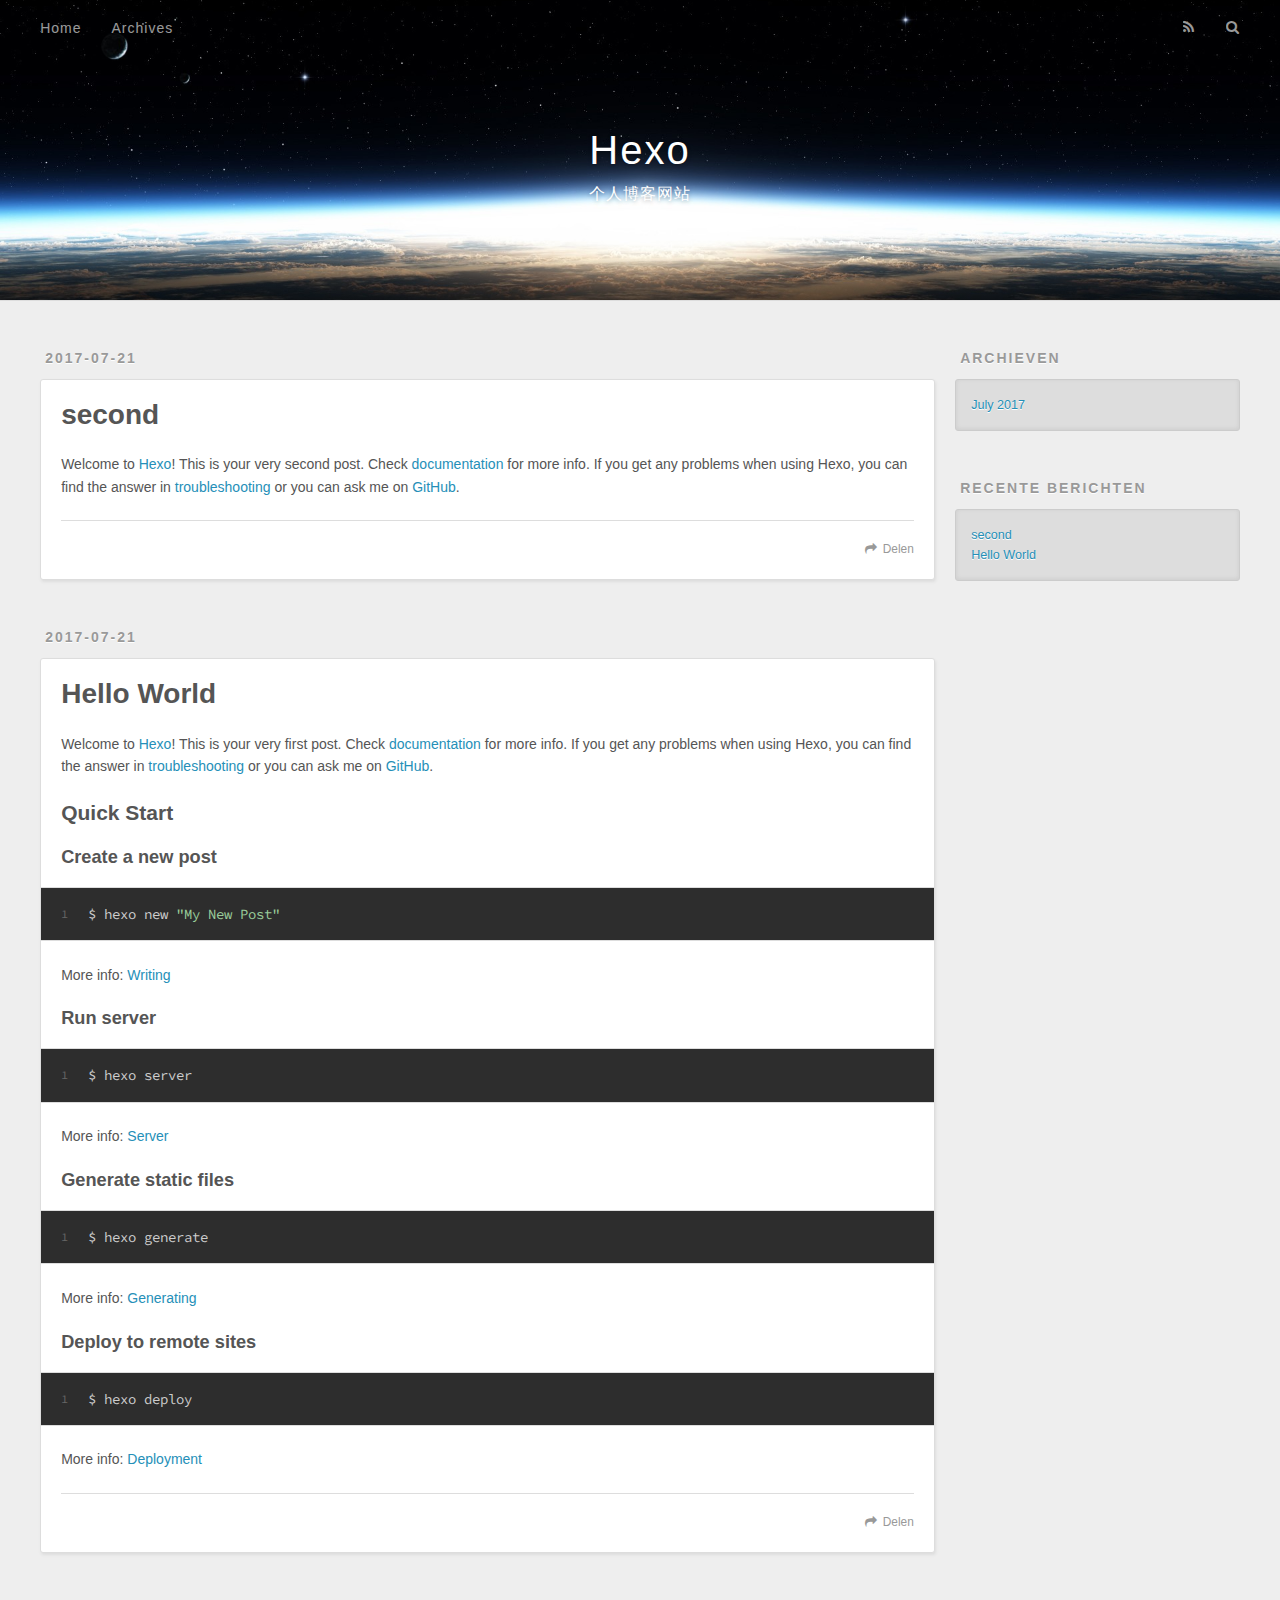
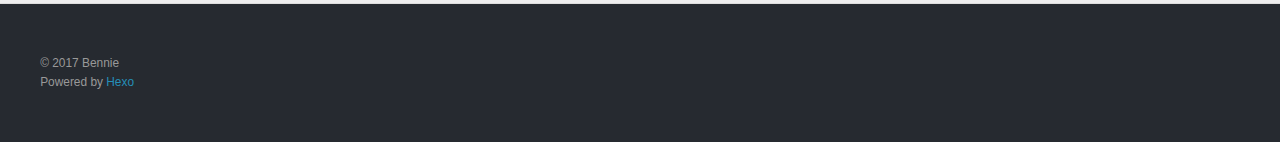
==== index.html @ 655c7ce4 "Site updated: 2017-07-21 17:22:35" ====
<!DOCTYPE html>
<html>
<head>
  <meta charset="utf-8">
  
  <title>Hexo</title>
  <meta name="viewport" content="width=device-width, initial-scale=1, maximum-scale=1">
  <meta name="description" content="web">
<meta property="og:type" content="website">
<meta property="og:title" content="Hexo">
<meta property="og:url" content="http://yoursite.com/index.html">
<meta property="og:site_name" content="Hexo">
<meta property="og:description" content="web">
<meta property="og:locale" content="en">
<meta name="twitter:card" content="summary">
<meta name="twitter:title" content="Hexo">
<meta name="twitter:description" content="web">
  
    <link rel="alternate" href="/atom.xml" title="Hexo" type="application/atom+xml">
  
  
    <link rel="icon" href="/favicon.png">
  
  
    <link href="//fonts.googleapis.com/css?family=Source+Code+Pro" rel="stylesheet" type="text/css">
  
  <link rel="stylesheet" href="/css/style.css">
  

</head>

<body>
  <div id="container">
    <div id="wrap">
      <header id="header">
  <div id="banner"></div>
  <div id="header-outer" class="outer">
    <div id="header-title" class="inner">
      <h1 id="logo-wrap">
        <a href="/" id="logo">Hexo</a>
      </h1>
      
        <h2 id="subtitle-wrap">
          <a href="/" id="subtitle">个人博客网站</a>
        </h2>
      
    </div>
    <div id="header-inner" class="inner">
      <nav id="main-nav">
        <a id="main-nav-toggle" class="nav-icon"></a>
        
          <a class="main-nav-link" href="/">Home</a>
        
          <a class="main-nav-link" href="/archives">Archives</a>
        
      </nav>
      <nav id="sub-nav">
        
          <a id="nav-rss-link" class="nav-icon" href="/atom.xml" title="RSS Feed"></a>
        
        <a id="nav-search-btn" class="nav-icon" title="Zoeken"></a>
      </nav>
      <div id="search-form-wrap">
        <form action="//google.com/search" method="get" accept-charset="UTF-8" class="search-form"><input type="search" name="q" class="search-form-input" placeholder="Search"><button type="submit" class="search-form-submit">&#xF002;</button><input type="hidden" name="sitesearch" value="http://yoursite.com"></form>
      </div>
    </div>
  </div>
</header>
      <div class="outer">
        <section id="main">
  
    <article id="post-second" class="article article-type-post" itemscope itemprop="blogPost">
  <div class="article-meta">
    <a href="/2017/07/21/second/" class="article-date">
  <time datetime="2017-07-21T09:17:13.000Z" itemprop="datePublished">2017-07-21</time>
</a>
    
  </div>
  <div class="article-inner">
    
    
      <header class="article-header">
        
  
    <h1 itemprop="name">
      <a class="article-title" href="/2017/07/21/second/">second</a>
    </h1>
  

      </header>
    
    <div class="article-entry" itemprop="articleBody">
      
        <p>Welcome to <a href="https://hexo.io/" target="_blank" rel="external">Hexo</a>! This is your very second post. Check <a href="https://hexo.io/docs/" target="_blank" rel="external">documentation</a> for more info. If you get any problems when using Hexo, you can find the answer in <a href="https://hexo.io/docs/troubleshooting.html" target="_blank" rel="external">troubleshooting</a> or you can ask me on <a href="https://github.com/hexojs/hexo/issues" target="_blank" rel="external">GitHub</a>.</p>

      
    </div>
    <footer class="article-footer">
      <a data-url="http://yoursite.com/2017/07/21/second/" data-id="cj5dnnlsq00007l8zbr5bnpod" class="article-share-link">Delen</a>
      
      
    </footer>
  </div>
  
</article>


  
    <article id="post-hello-world" class="article article-type-post" itemscope itemprop="blogPost">
  <div class="article-meta">
    <a href="/2017/07/21/hello-world/" class="article-date">
  <time datetime="2017-07-21T08:59:50.000Z" itemprop="datePublished">2017-07-21</time>
</a>
    
  </div>
  <div class="article-inner">
    
    
      <header class="article-header">
        
  
    <h1 itemprop="name">
      <a class="article-title" href="/2017/07/21/hello-world/">Hello World</a>
    </h1>
  

      </header>
    
    <div class="article-entry" itemprop="articleBody">
      
        <p>Welcome to <a href="https://hexo.io/" target="_blank" rel="external">Hexo</a>! This is your very first post. Check <a href="https://hexo.io/docs/" target="_blank" rel="external">documentation</a> for more info. If you get any problems when using Hexo, you can find the answer in <a href="https://hexo.io/docs/troubleshooting.html" target="_blank" rel="external">troubleshooting</a> or you can ask me on <a href="https://github.com/hexojs/hexo/issues" target="_blank" rel="external">GitHub</a>.</p>
<h2 id="Quick-Start"><a href="#Quick-Start" class="headerlink" title="Quick Start"></a>Quick Start</h2><h3 id="Create-a-new-post"><a href="#Create-a-new-post" class="headerlink" title="Create a new post"></a>Create a new post</h3><figure class="highlight bash"><table><tr><td class="gutter"><pre><div class="line">1</div></pre></td><td class="code"><pre><div class="line">$ hexo new <span class="string">"My New Post"</span></div></pre></td></tr></table></figure>
<p>More info: <a href="https://hexo.io/docs/writing.html" target="_blank" rel="external">Writing</a></p>
<h3 id="Run-server"><a href="#Run-server" class="headerlink" title="Run server"></a>Run server</h3><figure class="highlight bash"><table><tr><td class="gutter"><pre><div class="line">1</div></pre></td><td class="code"><pre><div class="line">$ hexo server</div></pre></td></tr></table></figure>
<p>More info: <a href="https://hexo.io/docs/server.html" target="_blank" rel="external">Server</a></p>
<h3 id="Generate-static-files"><a href="#Generate-static-files" class="headerlink" title="Generate static files"></a>Generate static files</h3><figure class="highlight bash"><table><tr><td class="gutter"><pre><div class="line">1</div></pre></td><td class="code"><pre><div class="line">$ hexo generate</div></pre></td></tr></table></figure>
<p>More info: <a href="https://hexo.io/docs/generating.html" target="_blank" rel="external">Generating</a></p>
<h3 id="Deploy-to-remote-sites"><a href="#Deploy-to-remote-sites" class="headerlink" title="Deploy to remote sites"></a>Deploy to remote sites</h3><figure class="highlight bash"><table><tr><td class="gutter"><pre><div class="line">1</div></pre></td><td class="code"><pre><div class="line">$ hexo deploy</div></pre></td></tr></table></figure>
<p>More info: <a href="https://hexo.io/docs/deployment.html" target="_blank" rel="external">Deployment</a></p>

      
    </div>
    <footer class="article-footer">
      <a data-url="http://yoursite.com/2017/07/21/hello-world/" data-id="cj5dnm33300007i8zxzucohza" class="article-share-link">Delen</a>
      
      
    </footer>
  </div>
  
</article>


  

</section>
        
          <aside id="sidebar">
  
    

  
    

  
    
  
    
  <div class="widget-wrap">
    <h3 class="widget-title">Archieven</h3>
    <div class="widget">
      <ul class="archive-list"><li class="archive-list-item"><a class="archive-list-link" href="/archives/2017/07/">July 2017</a></li></ul>
    </div>
  </div>


  
    
  <div class="widget-wrap">
    <h3 class="widget-title">Recente berichten</h3>
    <div class="widget">
      <ul>
        
          <li>
            <a href="/2017/07/21/second/">second</a>
          </li>
        
          <li>
            <a href="/2017/07/21/hello-world/">Hello World</a>
          </li>
        
      </ul>
    </div>
  </div>

  
</aside>
        
      </div>
      <footer id="footer">
  
  <div class="outer">
    <div id="footer-info" class="inner">
      &copy; 2017 Bennie<br>
      Powered by <a href="http://hexo.io/" target="_blank">Hexo</a>
    </div>
  </div>
</footer>
    </div>
    <nav id="mobile-nav">
  
    <a href="/" class="mobile-nav-link">Home</a>
  
    <a href="/archives" class="mobile-nav-link">Archives</a>
  
</nav>
    

<script src="//ajax.googleapis.com/ajax/libs/jquery/2.0.3/jquery.min.js"></script>


  <link rel="stylesheet" href="/fancybox/jquery.fancybox.css">
  <script src="/fancybox/jquery.fancybox.pack.js"></script>


<script src="/js/script.js"></script>

  </div>
</body>
</html>
---- css/style.css ----
body {
  width: 100%;
}
body:before,
body:after {
  content: "";
  display: table;
}
body:after {
  clear: both;
}
html,
body,
div,
span,
applet,
object,
iframe,
h1,
h2,
h3,
h4,
h5,
h6,
p,
blockquote,
pre,
a,
abbr,
acronym,
address,
big,
cite,
code,
del,
dfn,
em,
img,
ins,
kbd,
q,
s,
samp,
small,
strike,
strong,
sub,
sup,
tt,
var,
dl,
dt,
dd,
ol,
ul,
li,
fieldset,
form,
label,
legend,
table,
caption,
tbody,
tfoot,
thead,
tr,
th,
td {
  margin: 0;
  padding: 0;
  border: 0;
  outline: 0;
  font-weight: inherit;
  font-style: inherit;
  font-family: inherit;
  font-size: 100%;
  vertical-align: baseline;
}
body {
  line-height: 1;
  color: #000;
  background: #fff;
}
ol,
ul {
  list-style: none;
}
table {
  border-collapse: separate;
  border-spacing: 0;
  vertical-align: middle;
}
caption,
th,
td {
  text-align: left;
  font-weight: normal;
  vertical-align: middle;
}
a img {
  border: none;
}
input,
button {
  margin: 0;
  padding: 0;
}
input::-moz-focus-inner,
button::-moz-focus-inner {
  border: 0;
  padding: 0;
}
@font-face {
  font-family: FontAwesome;
  font-style: normal;
  font-weight: normal;
  src: url("fonts/fontawesome-webfont.eot?v=#4.0.3");
  src: url("fonts/fontawesome-webfont.eot?#iefix&v=#4.0.3") format("embedded-opentype"), url("fonts/fontawesome-webfont.woff?v=#4.0.3") format("woff"), url("fonts/fontawesome-webfont.ttf?v=#4.0.3") format("truetype"), url("fonts/fontawesome-webfont.svg#fontawesomeregular?v=#4.0.3") format("svg");
}
html,
body,
#container {
  height: 100%;
}
body {
  background: #eee;
  font: 14px "Helvetica Neue", Helvetica, Arial, sans-serif;
  -webkit-text-size-adjust: 100%;
}
.outer {
  max-width: 1220px;
  margin: 0 auto;
  padding: 0 20px;
}
.outer:before,
.outer:after {
  content: "";
  display: table;
}
.outer:after {
  clear: both;
}
.inner {
  display: inline;
  float: left;
  width: 98.33333333333333%;
  margin: 0 0.833333333333333%;
}
.left,
.alignleft {
  float: left;
}
.right,
.alignright {
  float: right;
}
.clear {
  clear: both;
}
#container {
  position: relative;
}
.mobile-nav-on {
  overflow: hidden;
}
#wrap {
  height: 100%;
  width: 100%;
  position: absolute;
  top: 0;
  left: 0;
  -webkit-transition: 0.2s ease-out;
  -moz-transition: 0.2s ease-out;
  -ms-transition: 0.2s ease-out;
  transition: 0.2s ease-out;
  z-index: 1;
  background: #eee;
}
.mobile-nav-on #wrap {
  left: 280px;
}
@media screen and (min-width: 768px) {
  #main {
    display: inline;
    float: left;
    width: 73.33333333333333%;
    margin: 0 0.833333333333333%;
  }
}
.article-date,
.article-category-link,
.archive-year,
.widget-title {
  text-decoration: none;
  text-transform: uppercase;
  letter-spacing: 2px;
  color: #999;
  margin-bottom: 1em;
  margin-left: 5px;
  line-height: 1em;
  text-shadow: 0 1px #fff;
  font-weight: bold;
}
.article-inner,
.archive-article-inner {
  background: #fff;
  -webkit-box-shadow: 1px 2px 3px #ddd;
  box-shadow: 1px 2px 3px #ddd;
  border: 1px solid #ddd;
  border-radius: 3px;
}
.article-entry h1,
.widget h1 {
  font-size: 2em;
}
.article-entry h2,
.widget h2 {
  font-size: 1.5em;
}
.article-entry h3,
.widget h3 {
  font-size: 1.3em;
}
.article-entry h4,
.widget h4 {
  font-size: 1.2em;
}
.article-entry h5,
.widget h5 {
  font-size: 1em;
}
.article-entry h6,
.widget h6 {
  font-size: 1em;
  color: #999;
}
.article-entry hr,
.widget hr {
  border: 1px dashed #ddd;
}
.article-entry strong,
.widget strong {
  font-weight: bold;
}
.article-entry em,
.widget em,
.article-entry cite,
.widget cite {
  font-style: italic;
}
.article-entry sup,
.widget sup,
.article-entry sub,
.widget sub {
  font-size: 0.75em;
  line-height: 0;
  position: relative;
  vertical-align: baseline;
}
.article-entry sup,
.widget sup {
  top: -0.5em;
}
.article-entry sub,
.widget sub {
  bottom: -0.2em;
}
.article-entry small,
.widget small {
  font-size: 0.85em;
}
.article-entry acronym,
.widget acronym,
.article-entry abbr,
.widget abbr {
  border-bottom: 1px dotted;
}
.article-entry ul,
.widget ul,
.article-entry ol,
.widget ol,
.article-entry dl,
.widget dl {
  margin: 0 20px;
  line-height: 1.6em;
}
.article-entry ul ul,
.widget ul ul,
.article-entry ol ul,
.widget ol ul,
.article-entry ul ol,
.widget ul ol,
.article-entry ol ol,
.widget ol ol {
  margin-top: 0;
  margin-bottom: 0;
}
.article-entry ul,
.widget ul {
  list-style: disc;
}
.article-entry ol,
.widget ol {
  list-style: decimal;
}
.article-entry dt,
.widget dt {
  font-weight: bold;
}
#header {
  height: 300px;
  position: relative;
  border-bottom: 1px solid #ddd;
}
#header:before,
#header:after {
  content: "";
  position: absolute;
  left: 0;
  right: 0;
  height: 40px;
}
#header:before {
  top: 0;
  background: -webkit-linear-gradient(rgba(0,0,0,0.2), transparent);
  background: -moz-linear-gradient(rgba(0,0,0,0.2), transparent);
  background: -ms-linear-gradient(rgba(0,0,0,0.2), transparent);
  background: linear-gradient(rgba(0,0,0,0.2), transparent);
}
#header:after {
  bottom: 0;
  background: -webkit-linear-gradient(transparent, rgba(0,0,0,0.2));
  background: -moz-linear-gradient(transparent, rgba(0,0,0,0.2));
  background: -ms-linear-gradient(transparent, rgba(0,0,0,0.2));
  background: linear-gradient(transparent, rgba(0,0,0,0.2));
}
#header-outer {
  height: 100%;
  position: relative;
}
#header-inner {
  position: relative;
  overflow: hidden;
}
#banner {
  position: absolute;
  top: 0;
  left: 0;
  width: 100%;
  height: 100%;
  background: url("images/banner.jpg") center #000;
  -webkit-background-size: cover;
  -moz-background-size: cover;
  background-size: cover;
  z-index: -1;
}
#header-title {
  text-align: center;
  height: 40px;
  position: absolute;
  top: 50%;
  left: 0;
  margin-top: -20px;
}
#logo,
#subtitle {
  text-decoration: none;
  color: #fff;
  font-weight: 300;
  text-shadow: 0 1px 4px rgba(0,0,0,0.3);
}
#logo {
  font-size: 40px;
  line-height: 40px;
  letter-spacing: 2px;
}
#subtitle {
  font-size: 16px;
  line-height: 16px;
  letter-spacing: 1px;
}
#subtitle-wrap {
  margin-top: 16px;
}
#main-nav {
  float: left;
  margin-left: -15px;
}
.nav-icon,
.main-nav-link {
  float: left;
  color: #fff;
  opacity: 0.6;
  text-decoration: none;
  text-shadow: 0 1px rgba(0,0,0,0.2);
  -webkit-transition: opacity 0.2s;
  -moz-transition: opacity 0.2s;
  -ms-transition: opacity 0.2s;
  transition: opacity 0.2s;
  display: block;
  padding: 20px 15px;
}
.nav-icon:hover,
.main-nav-link:hover {
  opacity: 1;
}
.nav-icon {
  font-family: FontAwesome;
  text-align: center;
  font-size: 14px;
  width: 14px;
  height: 14px;
  padding: 20px 15px;
  position: relative;
  cursor: pointer;
}
.main-nav-link {
  font-weight: 300;
  letter-spacing: 1px;
}
@media screen and (max-width: 479px) {
  .main-nav-link {
    display: none;
  }
}
#main-nav-toggle {
  display: none;
}
#main-nav-toggle:before {
  content: "\f0c9";
}
@media screen and (max-width: 479px) {
  #main-nav-toggle {
    display: block;
  }
}
#sub-nav {
  float: right;
  margin-right: -15px;
}
#nav-rss-link:before {
  content: "\f09e";
}
#nav-search-btn:before {
  content: "\f002";
}
#search-form-wrap {
  position: absolute;
  top: 15px;
  width: 150px;
  height: 30px;
  right: -150px;
  opacity: 0;
  -webkit-transition: 0.2s ease-out;
  -moz-transition: 0.2s ease-out;
  -ms-transition: 0.2s ease-out;
  transition: 0.2s ease-out;
}
#search-form-wrap.on {
  opacity: 1;
  right: 0;
}
@media screen and (max-width: 479px) {
  #search-form-wrap {
    width: 100%;
    right: -100%;
  }
}
.search-form {
  position: absolute;
  top: 0;
  left: 0;
  right: 0;
  background: #fff;
  padding: 5px 15px;
  border-radius: 15px;
  -webkit-box-shadow: 0 0 10px rgba(0,0,0,0.3);
  box-shadow: 0 0 10px rgba(0,0,0,0.3);
}
.search-form-input {
  border: none;
  background: none;
  color: #555;
  width: 100%;
  font: 13px "Helvetica Neue", Helvetica, Arial, sans-serif;
  outline: none;
}
.search-form-input::-webkit-search-results-decoration,
.search-form-input::-webkit-search-cancel-button {
  -webkit-appearance: none;
}
.search-form-submit {
  position: absolute;
  top: 50%;
  right: 10px;
  margin-top: -7px;
  font: 13px FontAwesome;
  border: none;
  background: none;
  color: #bbb;
  cursor: pointer;
}
.search-form-submit:hover,
.search-form-submit:focus {
  color: #777;
}
.article {
  margin: 50px 0;
}
.article-inner {
  overflow: hidden;
}
.article-meta:before,
.article-meta:after {
  content: "";
  display: table;
}
.article-meta:after {
  clear: both;
}
.article-date {
  float: left;
}
.article-category {
  float: left;
  line-height: 1em;
  color: #ccc;
  text-shadow: 0 1px #fff;
  margin-left: 8px;
}
.article-category:before {
  content: "\2022";
}
.article-category-link {
  margin: 0 12px 1em;
}
.article-header {
  padding: 20px 20px 0;
}
.article-title {
  text-decoration: none;
  font-size: 2em;
  font-weight: bold;
  color: #555;
  line-height: 1.1em;
  -webkit-transition: color 0.2s;
  -moz-transition: color 0.2s;
  -ms-transition: color 0.2s;
  transition: color 0.2s;
}
a.article-title:hover {
  color: #258fb8;
}
.article-entry {
  color: #555;
  padding: 0 20px;
}
.article-entry:before,
.article-entry:after {
  content: "";
  display: table;
}
.article-entry:after {
  clear: both;
}
.article-entry p,
.article-entry table {
  line-height: 1.6em;
  margin: 1.6em 0;
}
.article-entry h1,
.article-entry h2,
.article-entry h3,
.article-entry h4,
.article-entry h5,
.article-entry h6 {
  font-weight: bold;
}
.article-entry h1,
.article-entry h2,
.article-entry h3,
.article-entry h4,
.article-entry h5,
.article-entry h6 {
  line-height: 1.1em;
  margin: 1.1em 0;
}
.article-entry a {
  color: #258fb8;
  text-decoration: none;
}
.article-entry a:hover {
  text-decoration: underline;
}
.article-entry ul,
.article-entry ol,
.article-entry dl {
  margin-top: 1.6em;
  margin-bottom: 1.6em;
}
.article-entry img,
.article-entry video {
  max-width: 100%;
  height: auto;
  display: block;
  margin: auto;
}
.article-entry iframe {
  border: none;
}
.article-entry table {
  width: 100%;
  border-collapse: collapse;
  border-spacing: 0;
}
.article-entry th {
  font-weight: bold;
  border-bottom: 3px solid #ddd;
  padding-bottom: 0.5em;
}
.article-entry td {
  border-bottom: 1px solid #ddd;
  padding: 10px 0;
}
.article-entry blockquote {
  font-family: Georgia, "Times New Roman", serif;
  font-size: 1.4em;
  margin: 1.6em 20px;
  text-align: center;
}
.article-entry blockquote footer {
  font-size: 14px;
  margin: 1.6em 0;
  font-family: "Helvetica Neue", Helvetica, Arial, sans-serif;
}
.article-entry blockquote footer cite:before {
  content: "—";
  padding: 0 0.5em;
}
.article-entry .pullquote {
  text-align: left;
  width: 45%;
  margin: 0;
}
.article-entry .pullquote.left {
  margin-left: 0.5em;
  margin-right: 1em;
}
.article-entry .pullquote.right {
  margin-right: 0.5em;
  margin-left: 1em;
}
.article-entry .caption {
  color: #999;
  display: block;
  font-size: 0.9em;
  margin-top: 0.5em;
  position: relative;
  text-align: center;
}
.article-entry .video-container {
  position: relative;
  padding-top: 56.25%;
  height: 0;
  overflow: hidden;
}
.article-entry .video-container iframe,
.article-entry .video-container object,
.article-entry .video-container embed {
  position: absolute;
  top: 0;
  left: 0;
  width: 100%;
  height: 100%;
  margin-top: 0;
}
.article-more-link a {
  display: inline-block;
  line-height: 1em;
  padding: 6px 15px;
  border-radius: 15px;
  background: #eee;
  color: #999;
  text-shadow: 0 1px #fff;
  text-decoration: none;
}
.article-more-link a:hover {
  background: #258fb8;
  color: #fff;
  text-decoration: none;
  text-shadow: 0 1px #1e7293;
}
.article-footer {
  font-size: 0.85em;
  line-height: 1.6em;
  border-top: 1px solid #ddd;
  padding-top: 1.6em;
  margin: 0 20px 20px;
}
.article-footer:before,
.article-footer:after {
  content: "";
  display: table;
}
.article-footer:after {
  clear: both;
}
.article-footer a {
  color: #999;
  text-decoration: none;
}
.article-footer a:hover {
  color: #555;
}
.article-tag-list-item {
  float: left;
  margin-right: 10px;
}
.article-tag-list-link:before {
  content: "#";
}
.article-comment-link {
  float: right;
}
.article-comment-link:before {
  content: "\f075";
  font-family: FontAwesome;
  padding-right: 8px;
}
.article-share-link {
  cursor: pointer;
  float: right;
  margin-left: 20px;
}
.article-share-link:before {
  content: "\f064";
  font-family: FontAwesome;
  padding-right: 6px;
}
#article-nav {
  position: relative;
}
#article-nav:before,
#article-nav:after {
  content: "";
  display: table;
}
#article-nav:after {
  clear: both;
}
@media screen and (min-width: 768px) {
  #article-nav {
    margin: 50px 0;
  }
  #article-nav:before {
    width: 8px;
    height: 8px;
    position: absolute;
    top: 50%;
    left: 50%;
    margin-top: -4px;
    margin-left: -4px;
    content: "";
    border-radius: 50%;
    background: #ddd;
    -webkit-box-shadow: 0 1px 2px #fff;
    box-shadow: 0 1px 2px #fff;
  }
}
.article-nav-link-wrap {
  text-decoration: none;
  text-shadow: 0 1px #fff;
  color: #999;
  -webkit-box-sizing: border-box;
  -moz-box-sizing: border-box;
  box-sizing: border-box;
  margin-top: 50px;
  text-align: center;
  display: block;
}
.article-nav-link-wrap:hover {
  color: #555;
}
@media screen and (min-width: 768px) {
  .article-nav-link-wrap {
    width: 50%;
    margin-top: 0;
  }
}
@media screen and (min-width: 768px) {
  #article-nav-newer {
    float: left;
    text-align: right;
    padding-right: 20px;
  }
}
@media screen and (min-width: 768px) {
  #article-nav-older {
    float: right;
    text-align: left;
    padding-left: 20px;
  }
}
.article-nav-caption {
  text-transform: uppercase;
  letter-spacing: 2px;
  color: #ddd;
  line-height: 1em;
  font-weight: bold;
}
#article-nav-newer .article-nav-caption {
  margin-right: -2px;
}
.article-nav-title {
  font-size: 0.85em;
  line-height: 1.6em;
  margin-top: 0.5em;
}
.article-share-box {
  position: absolute;
  display: none;
  background: #fff;
  -webkit-box-shadow: 1px 2px 10px rgba(0,0,0,0.2);
  box-shadow: 1px 2px 10px rgba(0,0,0,0.2);
  border-radius: 3px;
  margin-left: -145px;
  overflow: hidden;
  z-index: 1;
}
.article-share-box.on {
  display: block;
}
.article-share-input {
  width: 100%;
  background: none;
  -webkit-box-sizing: border-box;
  -moz-box-sizing: border-box;
  box-sizing: border-box;
  font: 14px "Helvetica Neue", Helvetica, Arial, sans-serif;
  padding: 0 15px;
  color: #555;
  outline: none;
  border: 1px solid #ddd;
  border-radius: 3px 3px 0 0;
  height: 36px;
  line-height: 36px;
}
.article-share-links {
  background: #eee;
}
.article-share-links:before,
.article-share-links:after {
  content: "";
  display: table;
}
.article-share-links:after {
  clear: both;
}
.article-share-twitter,
.article-share-facebook,
.article-share-pinterest,
.article-share-google {
  width: 50px;
  height: 36px;
  display: block;
  float: left;
  position: relative;
  color: #999;
  text-shadow: 0 1px #fff;
}
.article-share-twitter:before,
.article-share-facebook:before,
.article-share-pinterest:before,
.article-share-google:before {
  font-size: 20px;
  font-family: FontAwesome;
  width: 20px;
  height: 20px;
  position: absolute;
  top: 50%;
  left: 50%;
  margin-top: -10px;
  margin-left: -10px;
  text-align: center;
}
.article-share-twitter:hover,
.article-share-facebook:hover,
.article-share-pinterest:hover,
.article-share-google:hover {
  color: #fff;
}
.article-share-twitter:before {
  content: "\f099";
}
.article-share-twitter:hover {
  background: #00aced;
  text-shadow: 0 1px #008abe;
}
.article-share-facebook:before {
  content: "\f09a";
}
.article-share-facebook:hover {
  background: #3b5998;
  text-shadow: 0 1px #2f477a;
}
.article-share-pinterest:before {
  content: "\f0d2";
}
.article-share-pinterest:hover {
  background: #cb2027;
  text-shadow: 0 1px #a21a1f;
}
.article-share-google:before {
  content: "\f0d5";
}
.article-share-google:hover {
  background: #dd4b39;
  text-shadow: 0 1px #be3221;
}
.article-gallery {
  background: #000;
  position: relative;
}
.article-gallery-photos {
  position: relative;
  overflow: hidden;
}
.article-gallery-img {
  display: none;
  max-width: 100%;
}
.article-gallery-img:first-child {
  display: block;
}
.article-gallery-img.loaded {
  position: absolute;
  display: block;
}
.article-gallery-img img {
  display: block;
  max-width: 100%;
  margin: 0 auto;
}
#comments {
  background: #fff;
  -webkit-box-shadow: 1px 2px 3px #ddd;
  box-shadow: 1px 2px 3px #ddd;
  padding: 20px;
  border: 1px solid #ddd;
  border-radius: 3px;
  margin: 50px 0;
}
#comments a {
  color: #258fb8;
}
.archives-wrap {
  margin: 50px 0;
}
.archives:before,
.archives:after {
  content: "";
  display: table;
}
.archives:after {
  clear: both;
}
.archive-year-wrap {
  margin-bottom: 1em;
}
.archives {
  -webkit-column-gap: 10px;
  -moz-column-gap: 10px;
  column-gap: 10px;
}
@media screen and (min-width: 480px) and (max-width: 767px) {
  .archives {
    -webkit-column-count: 2;
    -moz-column-count: 2;
    column-count: 2;
  }
}
@media screen and (min-width: 768px) {
  .archives {
    -webkit-column-count: 3;
    -moz-column-count: 3;
    column-count: 3;
  }
}
.archive-article {
  -webkit-column-break-inside: avoid;
  page-break-inside: avoid;
  overflow: hidden;
  break-inside: avoid-column;
}
.archive-article-inner {
  padding: 10px;
  margin-bottom: 15px;
}
.archive-article-title {
  text-decoration: none;
  font-weight: bold;
  color: #555;
  -webkit-transition: color 0.2s;
  -moz-transition: color 0.2s;
  -ms-transition: color 0.2s;
  transition: color 0.2s;
  line-height: 1.6em;
}
.archive-article-title:hover {
  color: #258fb8;
}
.archive-article-footer {
  margin-top: 1em;
}
.archive-article-date {
  color: #999;
  text-decoration: none;
  font-size: 0.85em;
  line-height: 1em;
  margin-bottom: 0.5em;
  display: block;
}
#page-nav {
  margin: 50px auto;
  background: #fff;
  -webkit-box-shadow: 1px 2px 3px #ddd;
  box-shadow: 1px 2px 3px #ddd;
  border: 1px solid #ddd;
  border-radius: 3px;
  text-align: center;
  color: #999;
  overflow: hidden;
}
#page-nav:before,
#page-nav:after {
  content: "";
  display: table;
}
#page-nav:after {
  clear: both;
}
#page-nav a,
#page-nav span {
  padding: 10px 20px;
  line-height: 1;
  height: 2ex;
}
#page-nav a {
  color: #999;
  text-decoration: none;
}
#page-nav a:hover {
  background: #999;
  color: #fff;
}
#page-nav .prev {
  float: left;
}
#page-nav .next {
  float: right;
}
#page-nav .page-number {
  display: inline-block;
}
@media screen and (max-width: 479px) {
  #page-nav .page-number {
    display: none;
  }
}
#page-nav .current {
  color: #555;
  font-weight: bold;
}
#page-nav .space {
  color: #ddd;
}
#footer {
  background: #262a30;
  padding: 50px 0;
  border-top: 1px solid #ddd;
  color: #999;
}
#footer a {
  color: #258fb8;
  text-decoration: none;
}
#footer a:hover {
  text-decoration: underline;
}
#footer-info {
  line-height: 1.6em;
  font-size: 0.85em;
}
.article-entry pre,
.article-entry .highlight {
  background: #2d2d2d;
  margin: 0 -20px;
  padding: 15px 20px;
  border-style: solid;
  border-color: #ddd;
  border-width: 1px 0;
  overflow: auto;
  color: #ccc;
  line-height: 22.400000000000002px;
}
.article-entry .highlight .gutter pre,
.article-entry .gist .gist-file .gist-data .line-numbers {
  color: #666;
  font-size: 0.85em;
}
.article-entry pre,
.article-entry code {
  font-family: "Source Code Pro", Consolas, Monaco, Menlo, Consolas, monospace;
}
.article-entry code {
  background: #eee;
  text-shadow: 0 1px #fff;
  padding: 0 0.3em;
}
.article-entry pre code {
  background: none;
  text-shadow: none;
  padding: 0;
}
.article-entry .highlight pre {
  border: none;
  margin: 0;
  padding: 0;
}
.article-entry .highlight table {
  margin: 0;
  width: auto;
}
.article-entry .highlight td {
  border: none;
  padding: 0;
}
.article-entry .highlight figcaption {
  font-size: 0.85em;
  color: #999;
  line-height: 1em;
  margin-bottom: 1em;
}
.article-entry .highlight figcaption:before,
.article-entry .highlight figcaption:after {
  content: "";
  display: table;
}
.article-entry .highlight figcaption:after {
  clear: both;
}
.article-entry .highlight figcaption a {
  float: right;
}
.article-entry .highlight .gutter pre {
  text-align: right;
  padding-right: 20px;
}
.article-entry .highlight .line {
  height: 22.400000000000002px;
}
.article-entry .highlight .line.marked {
  background: #515151;
}
.article-entry .gist {
  margin: 0 -20px;
  border-style: solid;
  border-color: #ddd;
  border-width: 1px 0;
  background: #2d2d2d;
  padding: 15px 20px 15px 0;
}
.article-entry .gist .gist-file {
  border: none;
  font-family: "Source Code Pro", Consolas, Monaco, Menlo, Consolas, monospace;
  margin: 0;
}
.article-entry .gist .gist-file .gist-data {
  background: none;
  border: none;
}
.article-entry .gist .gist-file .gist-data .line-numbers {
  background: none;
  border: none;
  padding: 0 20px 0 0;
}
.article-entry .gist .gist-file .gist-data .line-data {
  padding: 0 !important;
}
.article-entry .gist .gist-file .highlight {
  margin: 0;
  padding: 0;
  border: none;
}
.article-entry .gist .gist-file .gist-meta {
  background: #2d2d2d;
  color: #999;
  font: 0.85em "Helvetica Neue", Helvetica, Arial, sans-serif;
  text-shadow: 0 0;
  padding: 0;
  margin-top: 1em;
  margin-left: 20px;
}
.article-entry .gist .gist-file .gist-meta a {
  color: #258fb8;
  font-weight: normal;
}
.article-entry .gist .gist-file .gist-meta a:hover {
  text-decoration: underline;
}
pre .comment,
pre .title {
  color: #999;
}
pre .variable,
pre .attribute,
pre .tag,
pre .regexp,
pre .ruby .constant,
pre .xml .tag .title,
pre .xml .pi,
pre .xml .doctype,
pre .html .doctype,
pre .css .id,
pre .css .class,
pre .css .pseudo {
  color: #f2777a;
}
pre .number,
pre .preprocessor,
pre .built_in,
pre .literal,
pre .params,
pre .constant {
  color: #f99157;
}
pre .class,
pre .ruby .class .title,
pre .css .rules .attribute {
  color: #9c9;
}
pre .string,
pre .value,
pre .inheritance,
pre .header,
pre .ruby .symbol,
pre .xml .cdata {
  color: #9c9;
}
pre .css .hexcolor {
  color: #6cc;
}
pre .function,
pre .python .decorator,
pre .python .title,
pre .ruby .function .title,
pre .ruby .title .keyword,
pre .perl .sub,
pre .javascript .title,
pre .coffeescript .title {
  color: #69c;
}
pre .keyword,
pre .javascript .function {
  color: #c9c;
}
@media screen and (max-width: 479px) {
  #mobile-nav {
    position: absolute;
    top: 0;
    left: 0;
    width: 280px;
    height: 100%;
    background: #191919;
    border-right: 1px solid #fff;
  }
}
@media screen and (max-width: 479px) {
  .mobile-nav-link {
    display: block;
    color: #999;
    text-decoration: none;
    padding: 15px 20px;
    font-weight: bold;
  }
  .mobile-nav-link:hover {
    color: #fff;
  }
}
@media screen and (min-width: 768px) {
  #sidebar {
    display: inline;
    float: left;
    width: 23.333333333333332%;
    margin: 0 0.833333333333333%;
  }
}
.widget-wrap {
  margin: 50px 0;
}
.widget {
  color: #777;
  text-shadow: 0 1px #fff;
  background: #ddd;
  -webkit-box-shadow: 0 -1px 4px #ccc inset;
  box-shadow: 0 -1px 4px #ccc inset;
  border: 1px solid #ccc;
  padding: 15px;
  border-radius: 3px;
}
.widget a {
  color: #258fb8;
  text-decoration: none;
}
.widget a:hover {
  text-decoration: underline;
}
.widget ul ul,
.widget ol ul,
.widget dl ul,
.widget ul ol,
.widget ol ol,
.widget dl ol,
.widget ul dl,
.widget ol dl,
.widget dl dl {
  margin-left: 15px;
  list-style: disc;
}
.widget {
  line-height: 1.6em;
  word-wrap: break-word;
  font-size: 0.9em;
}
.widget ul,
.widget ol {
  list-style: none;
  margin: 0;
}
.widget ul ul,
.widget ol ul,
.widget ul ol,
.widget ol ol {
  margin: 0 20px;
}
.widget ul ul,
.widget ol ul {
  list-style: disc;
}
.widget ul ol,
.widget ol ol {
  list-style: decimal;
}
.category-list-count,
.tag-list-count,
.archive-list-count {
  padding-left: 5px;
  color: #999;
  font-size: 0.85em;
}
.category-list-count:before,
.tag-list-count:before,
.archive-list-count:before {
  content: "(";
}
.category-list-count:after,
.tag-list-count:after,
.archive-list-count:after {
  content: ")";
}
.tagcloud a {
  margin-right: 5px;
  display: inline-block;
}
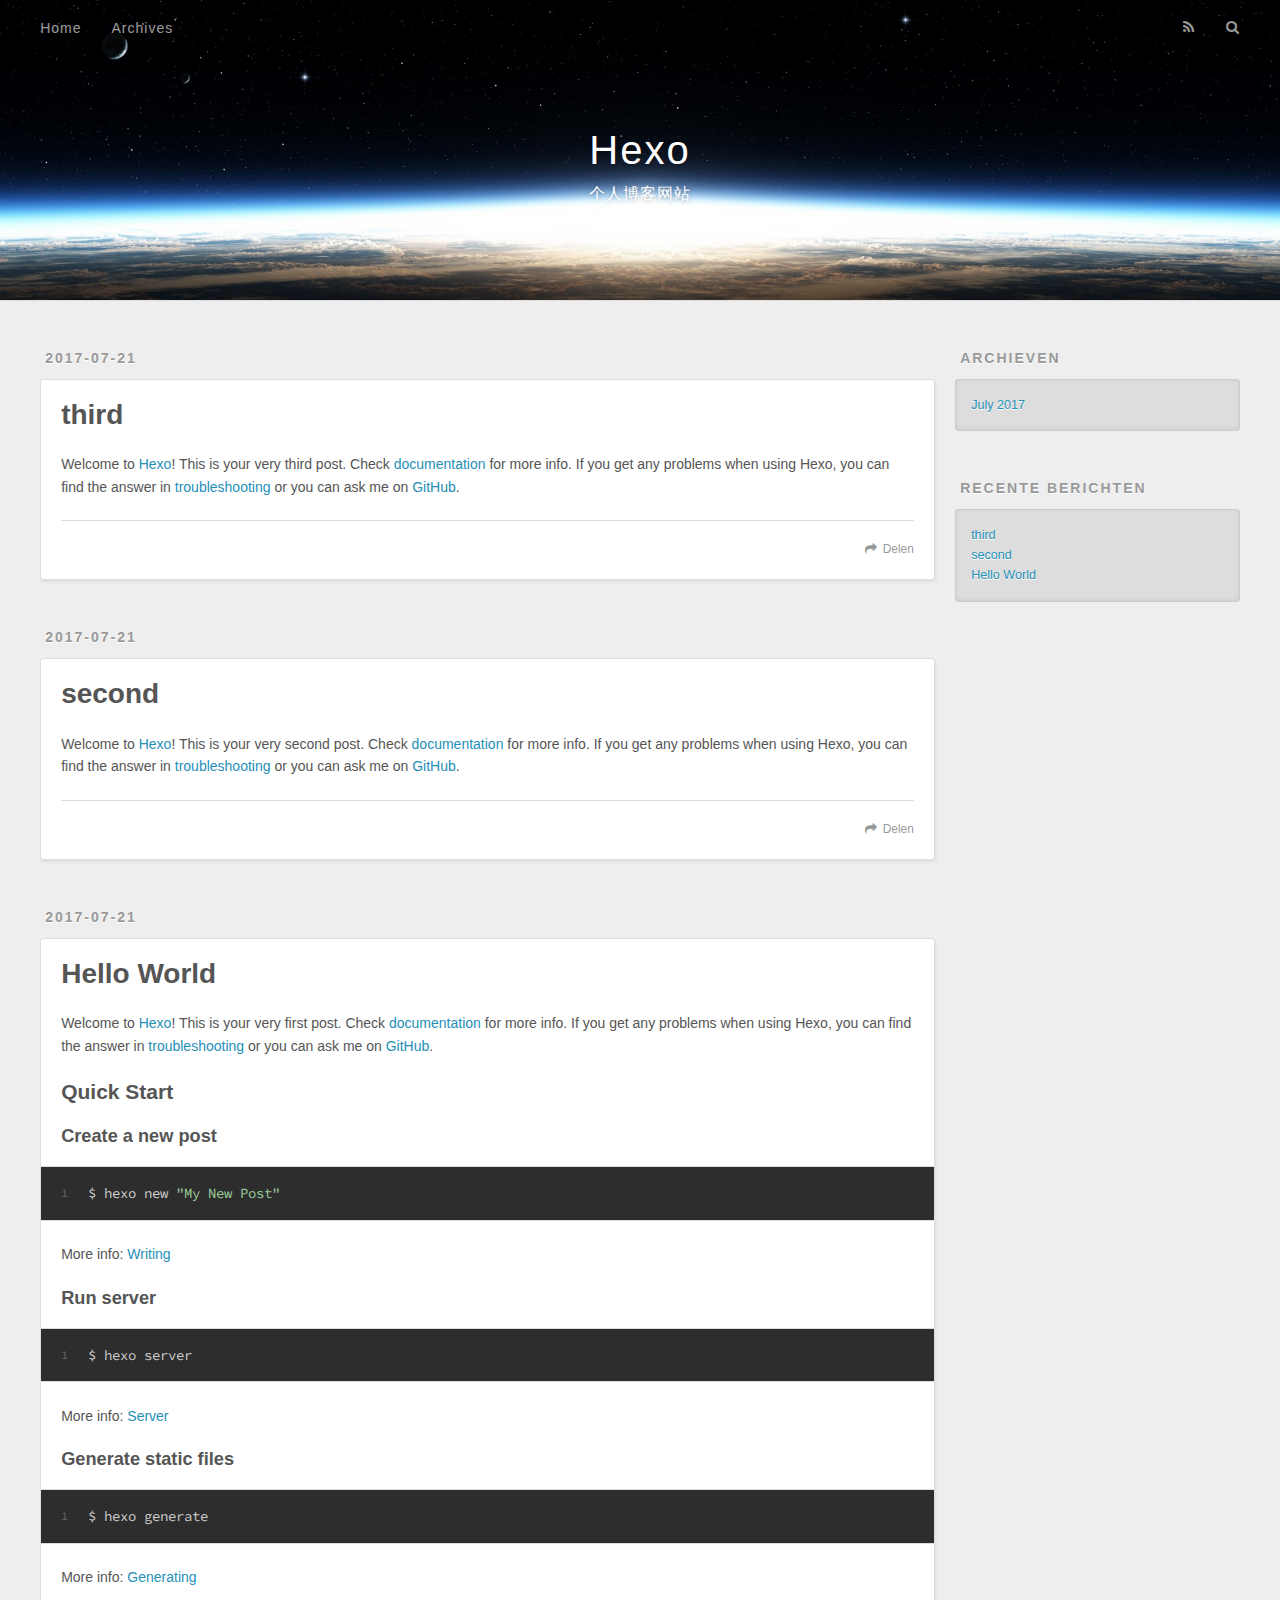
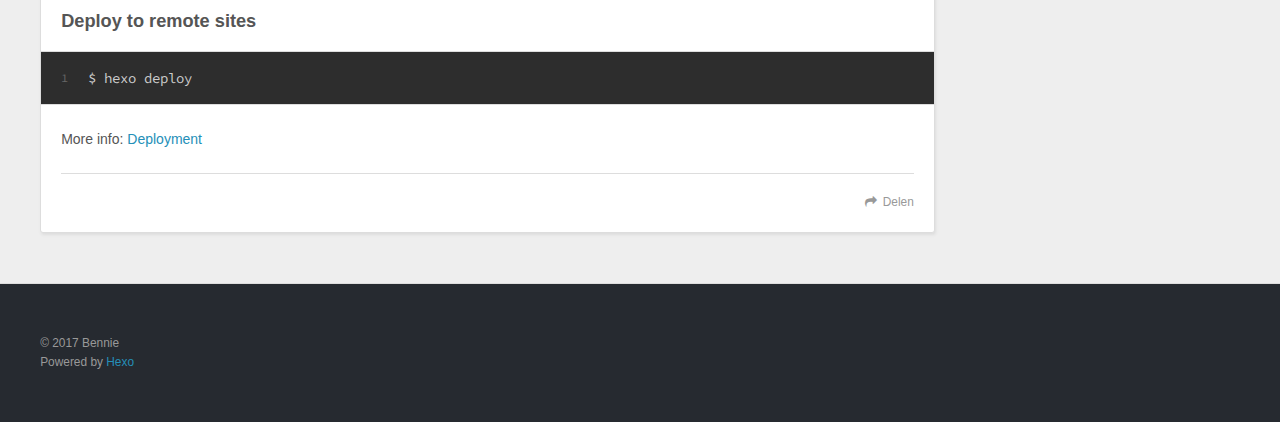
==== commit 9a5b3dc7: "Site updated: 2017-07-21 18:54:13" ====
--- a/index.html
+++ b/index.html
@@ -69,6 +69,43 @@
       <div class="outer">
         <section id="main">
   
+    <article id="post-third" class="article article-type-post" itemscope itemprop="blogPost">
+  <div class="article-meta">
+    <a href="/2017/07/21/third/" class="article-date">
+  <time datetime="2017-07-21T10:48:39.000Z" itemprop="datePublished">2017-07-21</time>
+</a>
+    
+  </div>
+  <div class="article-inner">
+    
+    
+      <header class="article-header">
+        
+  
+    <h1 itemprop="name">
+      <a class="article-title" href="/2017/07/21/third/">third</a>
+    </h1>
+  
+
+      </header>
+    
+    <div class="article-entry" itemprop="articleBody">
+      
+        <p>Welcome to <a href="https://hexo.io/" target="_blank" rel="external">Hexo</a>! This is your very third post. Check <a href="https://hexo.io/docs/" target="_blank" rel="external">documentation</a> for more info. If you get any problems when using Hexo, you can find the answer in <a href="https://hexo.io/docs/troubleshooting.html" target="_blank" rel="external">troubleshooting</a> or you can ask me on <a href="https://github.com/hexojs/hexo/issues" target="_blank" rel="external">GitHub</a>.</p>
+
+      
+    </div>
+    <footer class="article-footer">
+      <a data-url="http://yoursite.com/2017/07/21/third/" data-id="cj5dqzj5x0001ek8zoxtrij9t" class="article-share-link">Delen</a>
+      
+      
+    </footer>
+  </div>
+  
+</article>
+
+
+  
     <article id="post-second" class="article article-type-post" itemscope itemprop="blogPost">
   <div class="article-meta">
     <a href="/2017/07/21/second/" class="article-date">
@@ -96,7 +133,7 @@
       
     </div>
     <footer class="article-footer">
-      <a data-url="http://yoursite.com/2017/07/21/second/" data-id="cj5dnnlsq00007l8zbr5bnpod" class="article-share-link">Delen</a>
+      <a data-url="http://yoursite.com/2017/07/21/second/" data-id="cj5dqzj5m0000ek8zj3fzy57w" class="article-share-link">Delen</a>
       
       
     </footer>
@@ -141,7 +178,7 @@
       
     </div>
     <footer class="article-footer">
-      <a data-url="http://yoursite.com/2017/07/21/hello-world/" data-id="cj5dnm33300007i8zxzucohza" class="article-share-link">Delen</a>
+      <a data-url="http://yoursite.com/2017/07/21/hello-world/" data-id="cj5dqzj6l0002ek8zxl9nxkfn" class="article-share-link">Delen</a>
       
       
     </footer>
@@ -181,6 +218,10 @@
       <ul>
         
           <li>
+            <a href="/2017/07/21/third/">third</a>
+          </li>
+        
+          <li>
             <a href="/2017/07/21/second/">second</a>
           </li>
         
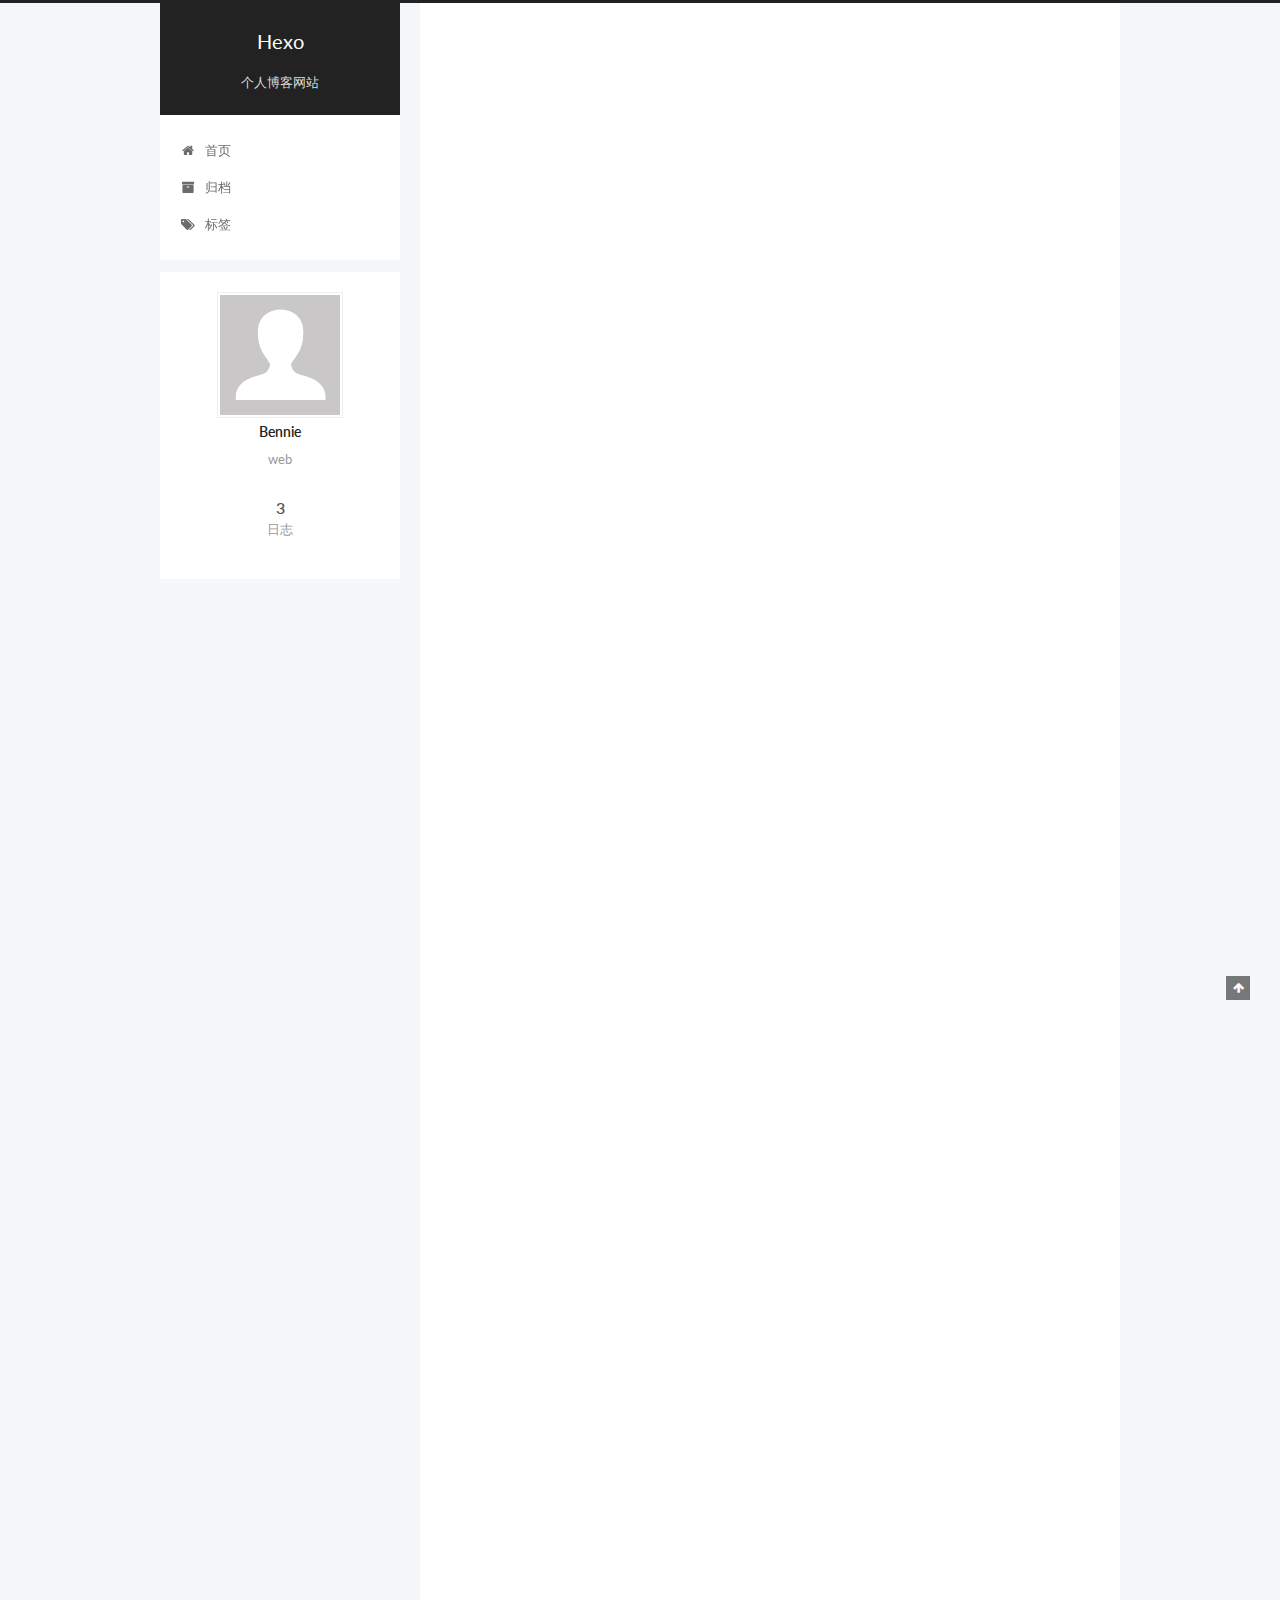
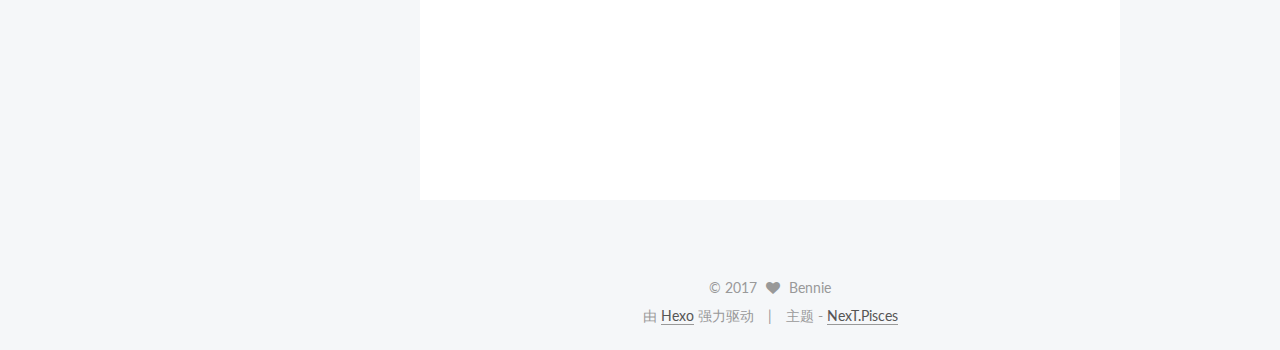
==== commit aa89c347: "Site updated: 2017-07-24 11:27:07" ====
--- a/index.html
+++ b/index.html
@@ -1,171 +1,555 @@
 <!DOCTYPE html>
-<html>
+
+
+
+  
+
+
+<html class="theme-next pisces use-motion" lang="zh-Hans">
 <head>
-  <meta charset="utf-8">
-  
-  <title>Hexo</title>
-  <meta name="viewport" content="width=device-width, initial-scale=1, maximum-scale=1">
-  <meta name="description" content="web">
+  <meta charset="UTF-8"/>
+<meta http-equiv="X-UA-Compatible" content="IE=edge" />
+<meta name="viewport" content="width=device-width, initial-scale=1, maximum-scale=1"/>
+
+
+
+
+
+
+
+
+
+<meta http-equiv="Cache-Control" content="no-transform" />
+<meta http-equiv="Cache-Control" content="no-siteapp" />
+
+
+
+
+
+
+
+
+
+
+
+
+
+
+
+  
+  
+  <link href="/lib/fancybox/source/jquery.fancybox.css?v=2.1.5" rel="stylesheet" type="text/css" />
+
+
+
+
+  
+  
+  
+  
+
+  
+    
+    
+  
+
+  
+
+  
+
+  
+
+  
+
+  
+    
+    
+    <link href="//fonts.googleapis.com/css?family=Lato:300,300italic,400,400italic,700,700italic&subset=latin,latin-ext" rel="stylesheet" type="text/css">
+  
+
+
+
+
+
+
+<link href="/lib/font-awesome/css/font-awesome.min.css?v=4.6.2" rel="stylesheet" type="text/css" />
+
+<link href="/css/main.css?v=5.1.1" rel="stylesheet" type="text/css" />
+
+
+  <meta name="keywords" content="Hexo, NexT" />
+
+
+
+
+
+
+
+
+  <link rel="shortcut icon" type="image/x-icon" href="/favicon.ico?v=5.1.1" />
+
+
+
+
+
+
+<meta name="description" content="web">
 <meta property="og:type" content="website">
 <meta property="og:title" content="Hexo">
 <meta property="og:url" content="http://yoursite.com/index.html">
 <meta property="og:site_name" content="Hexo">
 <meta property="og:description" content="web">
-<meta property="og:locale" content="en">
+<meta property="og:locale" content="zh-Hans">
 <meta name="twitter:card" content="summary">
 <meta name="twitter:title" content="Hexo">
 <meta name="twitter:description" content="web">
-  
-    <link rel="alternate" href="/atom.xml" title="Hexo" type="application/atom+xml">
-  
-  
-    <link rel="icon" href="/favicon.png">
-  
-  
-    <link href="//fonts.googleapis.com/css?family=Source+Code+Pro" rel="stylesheet" type="text/css">
-  
-  <link rel="stylesheet" href="/css/style.css">
-  
+
+
+
+<script type="text/javascript" id="hexo.configurations">
+  var NexT = window.NexT || {};
+  var CONFIG = {
+    root: '/',
+    scheme: 'Pisces',
+    sidebar: {"position":"left","display":"post","offset":12,"offset_float":0,"b2t":false,"scrollpercent":false,"onmobile":false},
+    fancybox: true,
+    motion: true,
+    duoshuo: {
+      userId: '0',
+      author: '博主'
+    },
+    algolia: {
+      applicationID: '',
+      apiKey: '',
+      indexName: '',
+      hits: {"per_page":10},
+      labels: {"input_placeholder":"Search for Posts","hits_empty":"We didn't find any results for the search: ${query}","hits_stats":"${hits} results found in ${time} ms"}
+    }
+  };
+</script>
+
+
+
+  <link rel="canonical" href="http://yoursite.com/"/>
+
+
+
+
+
+  <title>Hexo</title>
+  
+
+
+
+
+
+
+
+
+
+
+
+
+
 
 </head>
 
-<body>
-  <div id="container">
-    <div id="wrap">
-      <header id="header">
-  <div id="banner"></div>
-  <div id="header-outer" class="outer">
-    <div id="header-title" class="inner">
-      <h1 id="logo-wrap">
-        <a href="/" id="logo">Hexo</a>
-      </h1>
-      
-        <h2 id="subtitle-wrap">
-          <a href="/" id="subtitle">个人博客网站</a>
-        </h2>
-      
-    </div>
-    <div id="header-inner" class="inner">
-      <nav id="main-nav">
-        <a id="main-nav-toggle" class="nav-icon"></a>
-        
-          <a class="main-nav-link" href="/">Home</a>
-        
-          <a class="main-nav-link" href="/archives">Archives</a>
-        
-      </nav>
-      <nav id="sub-nav">
-        
-          <a id="nav-rss-link" class="nav-icon" href="/atom.xml" title="RSS Feed"></a>
-        
-        <a id="nav-search-btn" class="nav-icon" title="Zoeken"></a>
-      </nav>
-      <div id="search-form-wrap">
-        <form action="//google.com/search" method="get" accept-charset="UTF-8" class="search-form"><input type="search" name="q" class="search-form-input" placeholder="Search"><button type="submit" class="search-form-submit">&#xF002;</button><input type="hidden" name="sitesearch" value="http://yoursite.com"></form>
-      </div>
-    </div>
+<body itemscope itemtype="http://schema.org/WebPage" lang="zh-Hans">
+
+  
+  
+    
+  
+
+  <div class="container sidebar-position-left 
+   page-home 
+ ">
+    <div class="headband"></div>
+
+    <header id="header" class="header" itemscope itemtype="http://schema.org/WPHeader">
+      <div class="header-inner"><div class="site-brand-wrapper">
+  <div class="site-meta ">
+    
+
+    <div class="custom-logo-site-title">
+      <a href="/"  class="brand" rel="start">
+        <span class="logo-line-before"><i></i></span>
+        <span class="site-title">Hexo</span>
+        <span class="logo-line-after"><i></i></span>
+      </a>
+    </div>
+      
+        <p class="site-subtitle">个人博客网站</p>
+      
   </div>
-</header>
-      <div class="outer">
-        <section id="main">
-  
-    <article id="post-third" class="article article-type-post" itemscope itemprop="blogPost">
-  <div class="article-meta">
-    <a href="/2017/07/21/third/" class="article-date">
-  <time datetime="2017-07-21T10:48:39.000Z" itemprop="datePublished">2017-07-21</time>
-</a>
-    
+
+  <div class="site-nav-toggle">
+    <button>
+      <span class="btn-bar"></span>
+      <span class="btn-bar"></span>
+      <span class="btn-bar"></span>
+    </button>
   </div>
-  <div class="article-inner">
-    
-    
-      <header class="article-header">
-        
-  
-    <h1 itemprop="name">
-      <a class="article-title" href="/2017/07/21/third/">third</a>
-    </h1>
-  
-
+</div>
+
+<nav class="site-nav">
+  
+
+  
+    <ul id="menu" class="menu">
+      
+        
+        <li class="menu-item menu-item-home">
+          <a href="/" rel="section">
+            
+              <i class="menu-item-icon fa fa-fw fa-home"></i> <br />
+            
+            首页
+          </a>
+        </li>
+      
+        
+        <li class="menu-item menu-item-archives">
+          <a href="/archives/" rel="section">
+            
+              <i class="menu-item-icon fa fa-fw fa-archive"></i> <br />
+            
+            归档
+          </a>
+        </li>
+      
+        
+        <li class="menu-item menu-item-tags">
+          <a href="/tags/" rel="section">
+            
+              <i class="menu-item-icon fa fa-fw fa-tags"></i> <br />
+            
+            标签
+          </a>
+        </li>
+      
+
+      
+    </ul>
+  
+
+  
+</nav>
+
+
+
+ </div>
+    </header>
+
+    <main id="main" class="main">
+      <div class="main-inner">
+        <div class="content-wrap">
+          <div id="content" class="content">
+            
+  <section id="posts" class="posts-expand">
+    
+      
+
+  
+
+  
+  
+  
+
+  <article class="post post-type-normal " itemscope itemtype="http://schema.org/Article">
+    <link itemprop="mainEntityOfPage" href="http://yoursite.com/2017/07/21/third/">
+
+    <span hidden itemprop="author" itemscope itemtype="http://schema.org/Person">
+      <meta itemprop="name" content="Bennie">
+      <meta itemprop="description" content="">
+      <meta itemprop="image" content="/images/avatar.gif">
+    </span>
+
+    <span hidden itemprop="publisher" itemscope itemtype="http://schema.org/Organization">
+      <meta itemprop="name" content="Hexo">
+    </span>
+
+    
+      <header class="post-header">
+
+        
+        
+          <h1 class="post-title" itemprop="name headline">
+                
+                <a class="post-title-link" href="/2017/07/21/third/" itemprop="url">third</a></h1>
+        
+
+        <div class="post-meta">
+          <span class="post-time">
+            
+              <span class="post-meta-item-icon">
+                <i class="fa fa-calendar-o"></i>
+              </span>
+              
+                <span class="post-meta-item-text">发表于</span>
+              
+              <time title="创建于" itemprop="dateCreated datePublished" datetime="2017-07-21T18:48:39+08:00">
+                2017-07-21
+              </time>
+            
+
+            
+
+            
+          </span>
+
+          
+
+          
+            
+          
+
+          
+          
+
+          
+
+          
+
+          
+
+        </div>
       </header>
     
-    <div class="article-entry" itemprop="articleBody">
-      
-        <p>Welcome to <a href="https://hexo.io/" target="_blank" rel="external">Hexo</a>! This is your very third post. Check <a href="https://hexo.io/docs/" target="_blank" rel="external">documentation</a> for more info. If you get any problems when using Hexo, you can find the answer in <a href="https://hexo.io/docs/troubleshooting.html" target="_blank" rel="external">troubleshooting</a> or you can ask me on <a href="https://github.com/hexojs/hexo/issues" target="_blank" rel="external">GitHub</a>.</p>
-
-      
-    </div>
-    <footer class="article-footer">
-      <a data-url="http://yoursite.com/2017/07/21/third/" data-id="cj5dqzj5x0001ek8zoxtrij9t" class="article-share-link">Delen</a>
-      
+
+    <div class="post-body" itemprop="articleBody">
+
+      
+      
+
+      
+        
+          
+            <p>Welcome to <a href="https://hexo.io/" target="_blank" rel="external">Hexo</a>! This is your very third post. Check <a href="https://hexo.io/docs/" target="_blank" rel="external">documentation</a> for more info. If you get any problems when using Hexo, you can find the answer in <a href="https://hexo.io/docs/troubleshooting.html" target="_blank" rel="external">troubleshooting</a> or you can ask me on <a href="https://github.com/hexojs/hexo/issues" target="_blank" rel="external">GitHub</a>.</p>
+
+          
+        
+      
+    </div>
+
+    <div>
+      
+    </div>
+
+    <div>
+      
+    </div>
+
+    <div>
+      
+    </div>
+
+    <footer class="post-footer">
+      
+
+      
+
+      
+
+      
+      
+        <div class="post-eof"></div>
       
     </footer>
-  </div>
-  
-</article>
-
-
-  
-    <article id="post-second" class="article article-type-post" itemscope itemprop="blogPost">
-  <div class="article-meta">
-    <a href="/2017/07/21/second/" class="article-date">
-  <time datetime="2017-07-21T09:17:13.000Z" itemprop="datePublished">2017-07-21</time>
-</a>
-    
-  </div>
-  <div class="article-inner">
-    
-    
-      <header class="article-header">
-        
-  
-    <h1 itemprop="name">
-      <a class="article-title" href="/2017/07/21/second/">second</a>
-    </h1>
-  
-
+  </article>
+
+
+    
+      
+
+  
+
+  
+  
+  
+
+  <article class="post post-type-normal " itemscope itemtype="http://schema.org/Article">
+    <link itemprop="mainEntityOfPage" href="http://yoursite.com/2017/07/21/second/">
+
+    <span hidden itemprop="author" itemscope itemtype="http://schema.org/Person">
+      <meta itemprop="name" content="Bennie">
+      <meta itemprop="description" content="">
+      <meta itemprop="image" content="/images/avatar.gif">
+    </span>
+
+    <span hidden itemprop="publisher" itemscope itemtype="http://schema.org/Organization">
+      <meta itemprop="name" content="Hexo">
+    </span>
+
+    
+      <header class="post-header">
+
+        
+        
+          <h1 class="post-title" itemprop="name headline">
+                
+                <a class="post-title-link" href="/2017/07/21/second/" itemprop="url">second</a></h1>
+        
+
+        <div class="post-meta">
+          <span class="post-time">
+            
+              <span class="post-meta-item-icon">
+                <i class="fa fa-calendar-o"></i>
+              </span>
+              
+                <span class="post-meta-item-text">发表于</span>
+              
+              <time title="创建于" itemprop="dateCreated datePublished" datetime="2017-07-21T17:17:13+08:00">
+                2017-07-21
+              </time>
+            
+
+            
+
+            
+          </span>
+
+          
+
+          
+            
+          
+
+          
+          
+
+          
+
+          
+
+          
+
+        </div>
       </header>
     
-    <div class="article-entry" itemprop="articleBody">
-      
-        <p>Welcome to <a href="https://hexo.io/" target="_blank" rel="external">Hexo</a>! This is your very second post. Check <a href="https://hexo.io/docs/" target="_blank" rel="external">documentation</a> for more info. If you get any problems when using Hexo, you can find the answer in <a href="https://hexo.io/docs/troubleshooting.html" target="_blank" rel="external">troubleshooting</a> or you can ask me on <a href="https://github.com/hexojs/hexo/issues" target="_blank" rel="external">GitHub</a>.</p>
-
-      
-    </div>
-    <footer class="article-footer">
-      <a data-url="http://yoursite.com/2017/07/21/second/" data-id="cj5dqzj5m0000ek8zj3fzy57w" class="article-share-link">Delen</a>
-      
+
+    <div class="post-body" itemprop="articleBody">
+
+      
+      
+
+      
+        
+          
+            <p>Welcome to <a href="https://hexo.io/" target="_blank" rel="external">Hexo</a>! This is your very second post. Check <a href="https://hexo.io/docs/" target="_blank" rel="external">documentation</a> for more info. If you get any problems when using Hexo, you can find the answer in <a href="https://hexo.io/docs/troubleshooting.html" target="_blank" rel="external">troubleshooting</a> or you can ask me on <a href="https://github.com/hexojs/hexo/issues" target="_blank" rel="external">GitHub</a>.</p>
+
+          
+        
+      
+    </div>
+
+    <div>
+      
+    </div>
+
+    <div>
+      
+    </div>
+
+    <div>
+      
+    </div>
+
+    <footer class="post-footer">
+      
+
+      
+
+      
+
+      
+      
+        <div class="post-eof"></div>
       
     </footer>
-  </div>
-  
-</article>
-
-
-  
-    <article id="post-hello-world" class="article article-type-post" itemscope itemprop="blogPost">
-  <div class="article-meta">
-    <a href="/2017/07/21/hello-world/" class="article-date">
-  <time datetime="2017-07-21T08:59:50.000Z" itemprop="datePublished">2017-07-21</time>
-</a>
-    
-  </div>
-  <div class="article-inner">
-    
-    
-      <header class="article-header">
-        
-  
-    <h1 itemprop="name">
-      <a class="article-title" href="/2017/07/21/hello-world/">Hello World</a>
-    </h1>
-  
-
+  </article>
+
+
+    
+      
+
+  
+
+  
+  
+  
+
+  <article class="post post-type-normal " itemscope itemtype="http://schema.org/Article">
+    <link itemprop="mainEntityOfPage" href="http://yoursite.com/2017/07/21/hello-world/">
+
+    <span hidden itemprop="author" itemscope itemtype="http://schema.org/Person">
+      <meta itemprop="name" content="Bennie">
+      <meta itemprop="description" content="">
+      <meta itemprop="image" content="/images/avatar.gif">
+    </span>
+
+    <span hidden itemprop="publisher" itemscope itemtype="http://schema.org/Organization">
+      <meta itemprop="name" content="Hexo">
+    </span>
+
+    
+      <header class="post-header">
+
+        
+        
+          <h1 class="post-title" itemprop="name headline">
+                
+                <a class="post-title-link" href="/2017/07/21/hello-world/" itemprop="url">Hello World</a></h1>
+        
+
+        <div class="post-meta">
+          <span class="post-time">
+            
+              <span class="post-meta-item-icon">
+                <i class="fa fa-calendar-o"></i>
+              </span>
+              
+                <span class="post-meta-item-text">发表于</span>
+              
+              <time title="创建于" itemprop="dateCreated datePublished" datetime="2017-07-21T16:59:50+08:00">
+                2017-07-21
+              </time>
+            
+
+            
+
+            
+          </span>
+
+          
+
+          
+            
+          
+
+          
+          
+
+          
+
+          
+
+          
+
+        </div>
       </header>
     
-    <div class="article-entry" itemprop="articleBody">
-      
-        <p>Welcome to <a href="https://hexo.io/" target="_blank" rel="external">Hexo</a>! This is your very first post. Check <a href="https://hexo.io/docs/" target="_blank" rel="external">documentation</a> for more info. If you get any problems when using Hexo, you can find the answer in <a href="https://hexo.io/docs/troubleshooting.html" target="_blank" rel="external">troubleshooting</a> or you can ask me on <a href="https://github.com/hexojs/hexo/issues" target="_blank" rel="external">GitHub</a>.</p>
+
+    <div class="post-body" itemprop="articleBody">
+
+      
+      
+
+      
+        
+          
+            <p>Welcome to <a href="https://hexo.io/" target="_blank" rel="external">Hexo</a>! This is your very first post. Check <a href="https://hexo.io/docs/" target="_blank" rel="external">documentation</a> for more info. If you get any problems when using Hexo, you can find the answer in <a href="https://hexo.io/docs/troubleshooting.html" target="_blank" rel="external">troubleshooting</a> or you can ask me on <a href="https://github.com/hexojs/hexo/issues" target="_blank" rel="external">GitHub</a>.</p>
 <h2 id="Quick-Start"><a href="#Quick-Start" class="headerlink" title="Quick Start"></a>Quick Start</h2><h3 id="Create-a-new-post"><a href="#Create-a-new-post" class="headerlink" title="Create a new post"></a>Create a new post</h3><figure class="highlight bash"><table><tr><td class="gutter"><pre><div class="line">1</div></pre></td><td class="code"><pre><div class="line">$ hexo new <span class="string">"My New Post"</span></div></pre></td></tr></table></figure>
 <p>More info: <a href="https://hexo.io/docs/writing.html" target="_blank" rel="external">Writing</a></p>
 <h3 id="Run-server"><a href="#Run-server" class="headerlink" title="Run server"></a>Run server</h3><figure class="highlight bash"><table><tr><td class="gutter"><pre><div class="line">1</div></pre></td><td class="code"><pre><div class="line">$ hexo server</div></pre></td></tr></table></figure>
@@ -175,96 +559,290 @@
 <h3 id="Deploy-to-remote-sites"><a href="#Deploy-to-remote-sites" class="headerlink" title="Deploy to remote sites"></a>Deploy to remote sites</h3><figure class="highlight bash"><table><tr><td class="gutter"><pre><div class="line">1</div></pre></td><td class="code"><pre><div class="line">$ hexo deploy</div></pre></td></tr></table></figure>
 <p>More info: <a href="https://hexo.io/docs/deployment.html" target="_blank" rel="external">Deployment</a></p>
 
-      
-    </div>
-    <footer class="article-footer">
-      <a data-url="http://yoursite.com/2017/07/21/hello-world/" data-id="cj5dqzj6l0002ek8zxl9nxkfn" class="article-share-link">Delen</a>
-      
+          
+        
+      
+    </div>
+
+    <div>
+      
+    </div>
+
+    <div>
+      
+    </div>
+
+    <div>
+      
+    </div>
+
+    <footer class="post-footer">
+      
+
+      
+
+      
+
+      
+      
+        <div class="post-eof"></div>
       
     </footer>
+  </article>
+
+
+    
+  </section>
+
+  
+
+
+          </div>
+          
+
+
+          
+
+        </div>
+        
+          
+  
+  <div class="sidebar-toggle">
+    <div class="sidebar-toggle-line-wrap">
+      <span class="sidebar-toggle-line sidebar-toggle-line-first"></span>
+      <span class="sidebar-toggle-line sidebar-toggle-line-middle"></span>
+      <span class="sidebar-toggle-line sidebar-toggle-line-last"></span>
+    </div>
   </div>
-  
-</article>
-
-
-  
-
-</section>
-        
-          <aside id="sidebar">
-  
-    
-
-  
-    
-
-  
-    
-  
-    
-  <div class="widget-wrap">
-    <h3 class="widget-title">Archieven</h3>
-    <div class="widget">
-      <ul class="archive-list"><li class="archive-list-item"><a class="archive-list-link" href="/archives/2017/07/">July 2017</a></li></ul>
-    </div>
+
+  <aside id="sidebar" class="sidebar">
+    
+    <div class="sidebar-inner">
+
+      
+
+      
+
+      <section class="site-overview sidebar-panel sidebar-panel-active">
+        <div class="site-author motion-element" itemprop="author" itemscope itemtype="http://schema.org/Person">
+          <img class="site-author-image" itemprop="image"
+               src="/images/avatar.gif"
+               alt="Bennie" />
+          <p class="site-author-name" itemprop="name">Bennie</p>
+           
+              <p class="site-description motion-element" itemprop="description">web</p>
+          
+        </div>
+        <nav class="site-state motion-element">
+
+          
+            <div class="site-state-item site-state-posts">
+              <a href="/archives/">
+                <span class="site-state-item-count">3</span>
+                <span class="site-state-item-name">日志</span>
+              </a>
+            </div>
+          
+
+          
+
+          
+
+        </nav>
+
+        
+
+        <div class="links-of-author motion-element">
+          
+        </div>
+
+        
+        
+
+        
+        
+
+        
+
+
+      </section>
+
+      
+
+      
+
+    </div>
+  </aside>
+
+
+        
+      </div>
+    </main>
+
+    <footer id="footer" class="footer">
+      <div class="footer-inner">
+        <div class="copyright" >
+  
+  &copy; 
+  <span itemprop="copyrightYear">2017</span>
+  <span class="with-love">
+    <i class="fa fa-heart"></i>
+  </span>
+  <span class="author" itemprop="copyrightHolder">Bennie</span>
+</div>
+
+
+<div class="powered-by">
+  由 <a class="theme-link" href="https://hexo.io">Hexo</a> 强力驱动
+</div>
+
+<div class="theme-info">
+  主题 -
+  <a class="theme-link" href="https://github.com/iissnan/hexo-theme-next">
+    NexT.Pisces
+  </a>
+</div>
+
+
+        
+
+        
+      </div>
+    </footer>
+
+    
+      <div class="back-to-top">
+        <i class="fa fa-arrow-up"></i>
+        
+      </div>
+    
+
   </div>
 
-
-  
-    
-  <div class="widget-wrap">
-    <h3 class="widget-title">Recente berichten</h3>
-    <div class="widget">
-      <ul>
-        
-          <li>
-            <a href="/2017/07/21/third/">third</a>
-          </li>
-        
-          <li>
-            <a href="/2017/07/21/second/">second</a>
-          </li>
-        
-          <li>
-            <a href="/2017/07/21/hello-world/">Hello World</a>
-          </li>
-        
-      </ul>
-    </div>
-  </div>
-
-  
-</aside>
-        
-      </div>
-      <footer id="footer">
-  
-  <div class="outer">
-    <div id="footer-info" class="inner">
-      &copy; 2017 Bennie<br>
-      Powered by <a href="http://hexo.io/" target="_blank">Hexo</a>
-    </div>
-  </div>
-</footer>
-    </div>
-    <nav id="mobile-nav">
-  
-    <a href="/" class="mobile-nav-link">Home</a>
-  
-    <a href="/archives" class="mobile-nav-link">Archives</a>
-  
-</nav>
-    
-
-<script src="//ajax.googleapis.com/ajax/libs/jquery/2.0.3/jquery.min.js"></script>
-
-
-  <link rel="stylesheet" href="/fancybox/jquery.fancybox.css">
-  <script src="/fancybox/jquery.fancybox.pack.js"></script>
-
-
-<script src="/js/script.js"></script>
-
-  </div>
+  
+
+<script type="text/javascript">
+  if (Object.prototype.toString.call(window.Promise) !== '[object Function]') {
+    window.Promise = null;
+  }
+</script>
+
+
+
+
+
+
+
+
+
+  
+
+
+
+
+
+
+
+
+
+
+
+
+  
+  <script type="text/javascript" src="/lib/jquery/index.js?v=2.1.3"></script>
+
+  
+  <script type="text/javascript" src="/lib/fastclick/lib/fastclick.min.js?v=1.0.6"></script>
+
+  
+  <script type="text/javascript" src="/lib/jquery_lazyload/jquery.lazyload.js?v=1.9.7"></script>
+
+  
+  <script type="text/javascript" src="/lib/velocity/velocity.min.js?v=1.2.1"></script>
+
+  
+  <script type="text/javascript" src="/lib/velocity/velocity.ui.min.js?v=1.2.1"></script>
+
+  
+  <script type="text/javascript" src="/lib/fancybox/source/jquery.fancybox.pack.js?v=2.1.5"></script>
+
+
+  
+
+
+  <script type="text/javascript" src="/js/src/utils.js?v=5.1.1"></script>
+
+  <script type="text/javascript" src="/js/src/motion.js?v=5.1.1"></script>
+
+
+
+  
+  
+
+
+  <script type="text/javascript" src="/js/src/affix.js?v=5.1.1"></script>
+
+  <script type="text/javascript" src="/js/src/schemes/pisces.js?v=5.1.1"></script>
+
+
+
+  
+    <script type="text/javascript" src="/js/src/scrollspy.js?v=5.1.1"></script>
+<script type="text/javascript" src="/js/src/post-details.js?v=5.1.1"></script>
+
+  
+
+  
+
+
+  <script type="text/javascript" src="/js/src/bootstrap.js?v=5.1.1"></script>
+
+
+
+  
+
+
+  
+
+
+
+
+	
+
+
+
+
+
+  
+
+
+
+
+
+  
+
+
+
+
+
+
+  
+
+
+
+
+
+  
+
+  
+
+  
+
+  
+
+  
+
+  
+
 </body>
-</html>+</html>
--- a/css/main.css
+++ b/css/main.css
@@ -0,0 +1,2843 @@
+/* normalize.css v3.0.2 | MIT License | git.io/normalize */
+html {
+  font-family: sans-serif; /* 1 */
+  -ms-text-size-adjust: 100%; /* 2 */
+  -webkit-text-size-adjust: 100%; /* 2 */
+}
+body {
+  margin: 0;
+}
+article,
+aside,
+details,
+figcaption,
+figure,
+footer,
+header,
+hgroup,
+main,
+menu,
+nav,
+section,
+summary {
+  display: block;
+}
+audio,
+canvas,
+progress,
+video {
+  display: inline-block; /* 1 */
+  vertical-align: baseline; /* 2 */
+}
+audio:not([controls]) {
+  display: none;
+  height: 0;
+}
+[hidden],
+template {
+  display: none;
+}
+a {
+  background-color: transparent;
+}
+a:active,
+a:hover {
+  outline: 0;
+}
+abbr[title] {
+  border-bottom: 1px dotted;
+}
+b,
+strong {
+  font-weight: bold;
+}
+dfn {
+  font-style: italic;
+}
+h1 {
+  font-size: 2em;
+  margin: 0.67em 0;
+}
+mark {
+  background: #ff0;
+  color: #000;
+}
+small {
+  font-size: 80%;
+}
+sub,
+sup {
+  font-size: 75%;
+  line-height: 0;
+  position: relative;
+  vertical-align: baseline;
+}
+sup {
+  top: -0.5em;
+}
+sub {
+  bottom: -0.25em;
+}
+img {
+  border: 0;
+}
+svg:not(:root) {
+  overflow: hidden;
+}
+figure {
+  margin: 1em 40px;
+}
+hr {
+  -moz-box-sizing: content-box;
+  box-sizing: content-box;
+  height: 0;
+}
+pre {
+  overflow: auto;
+}
+code,
+kbd,
+pre,
+samp {
+  font-family: monospace, monospace;
+  font-size: 1em;
+}
+button,
+input,
+optgroup,
+select,
+textarea {
+  color: inherit; /* 1 */
+  font: inherit; /* 2 */
+  margin: 0; /* 3 */
+}
+button {
+  overflow: visible;
+}
+button,
+select {
+  text-transform: none;
+}
+button,
+html input[type="button"],
+input[type="reset"],
+input[type="submit"] {
+  -webkit-appearance: button; /* 2 */
+  cursor: pointer; /* 3 */
+}
+button[disabled],
+html input[disabled] {
+  cursor: default;
+}
+button::-moz-focus-inner,
+input::-moz-focus-inner {
+  border: 0;
+  padding: 0;
+}
+input {
+  line-height: normal;
+}
+input[type="checkbox"],
+input[type="radio"] {
+  box-sizing: border-box; /* 1 */
+  padding: 0; /* 2 */
+}
+input[type="number"]::-webkit-inner-spin-button,
+input[type="number"]::-webkit-outer-spin-button {
+  height: auto;
+}
+input[type="search"] {
+  -webkit-appearance: textfield; /* 1 */
+  -moz-box-sizing: content-box;
+  -webkit-box-sizing: content-box; /* 2 */
+  box-sizing: content-box;
+}
+input[type="search"]::-webkit-search-cancel-button,
+input[type="search"]::-webkit-search-decoration {
+  -webkit-appearance: none;
+}
+fieldset {
+  border: 1px solid #c0c0c0;
+  margin: 0 2px;
+  padding: 0.35em 0.625em 0.75em;
+}
+legend {
+  border: 0; /* 1 */
+  padding: 0; /* 2 */
+}
+textarea {
+  overflow: auto;
+}
+optgroup {
+  font-weight: bold;
+}
+table {
+  border-collapse: collapse;
+  border-spacing: 0;
+}
+td,
+th {
+  padding: 0;
+}
+::selection {
+  background: #262a30;
+  color: #fff;
+}
+body {
+  position: relative;
+  font-family: 'Lato', "PingFang SC", "Microsoft YaHei", sans-serif;
+  font-size: 14px;
+  line-height: 2;
+  color: #555;
+  background: #f5f7f9;
+}
+@media (max-width: 767px) {
+  body {
+    padding-right: 0 !important;
+  }
+}
+@media (min-width: 768px) and (max-width: 991px) {
+  body {
+    padding-right: 0 !important;
+  }
+}
+@media (min-width: 1600px) {
+  body {
+    font-size: 16px;
+  }
+}
+h1,
+h2,
+h3,
+h4,
+h5,
+h6 {
+  margin: 0;
+  padding: 0;
+  font-weight: bold;
+  line-height: 1.5;
+  font-family: 'Lato', "PingFang SC", "Microsoft YaHei", sans-serif;
+}
+h2,
+h3,
+h4,
+h5,
+h6 {
+  margin: 20px 0 15px;
+}
+h1 {
+  font-size: 22px;
+}
+@media (max-width: 767px) {
+  h1 {
+    font-size: 18px;
+  }
+}
+h2 {
+  font-size: 20px;
+}
+@media (max-width: 767px) {
+  h2 {
+    font-size: 16px;
+  }
+}
+h3 {
+  font-size: 18px;
+}
+@media (max-width: 767px) {
+  h3 {
+    font-size: 14px;
+  }
+}
+h4 {
+  font-size: 16px;
+}
+@media (max-width: 767px) {
+  h4 {
+    font-size: 12px;
+  }
+}
+h5 {
+  font-size: 14px;
+}
+@media (max-width: 767px) {
+  h5 {
+    font-size: 10px;
+  }
+}
+h6 {
+  font-size: 12px;
+}
+@media (max-width: 767px) {
+  h6 {
+    font-size: 8px;
+  }
+}
+p {
+  margin: 0 0 25px 0;
+}
+a {
+  color: #555;
+  text-decoration: none;
+  border-bottom: 1px solid #999;
+  word-wrap: break-word;
+}
+a:hover {
+  color: #222;
+  border-bottom-color: #222;
+}
+blockquote {
+  margin: 0;
+  padding: 0;
+}
+img {
+  display: block;
+  margin: auto;
+  max-width: 100%;
+  height: auto;
+}
+hr {
+  margin: 40px 0;
+  height: 3px;
+  border: none;
+  background-color: #ddd;
+  background-image: repeating-linear-gradient(-45deg, #fff, #fff 4px, transparent 4px, transparent 8px);
+}
+blockquote {
+  padding: 0 15px;
+  color: #666;
+  border-left: 4px solid #ddd;
+}
+blockquote cite::before {
+  content: "-";
+  padding: 0 5px;
+}
+dt {
+  font-weight: 700;
+}
+dd {
+  margin: 0;
+  padding: 0;
+}
+.text-left {
+  text-align: left;
+}
+.text-center {
+  text-align: center;
+}
+.text-right {
+  text-align: right;
+}
+.text-justify {
+  text-align: justify;
+}
+.text-nowrap {
+  white-space: nowrap;
+}
+.text-lowercase {
+  text-transform: lowercase;
+}
+.text-uppercase {
+  text-transform: uppercase;
+}
+.text-capitalize {
+  text-transform: capitalize;
+}
+.center-block {
+  display: block;
+  margin-left: auto;
+  margin-right: auto;
+}
+.clearfix:before,
+.clearfix:after {
+  content: " ";
+  display: table;
+}
+.clearfix:after {
+  clear: both;
+}
+.pullquote {
+  width: 45%;
+}
+.pullquote.left {
+  float: left;
+  margin-left: 5px;
+  margin-right: 10px;
+}
+.pullquote.right {
+  float: right;
+  margin-left: 10px;
+  margin-right: 5px;
+}
+.affix.affix.affix {
+  position: fixed;
+}
+.translation {
+  margin-top: -20px;
+  font-size: 14px;
+  color: #999;
+}
+.scrollbar-measure {
+  width: 100px;
+  height: 100px;
+  overflow: scroll;
+  position: absolute;
+  top: -9999px;
+}
+.use-motion .motion-element {
+  opacity: 0;
+}
+table {
+  margin: 20px 0;
+  width: 100%;
+  border-collapse: collapse;
+  border-spacing: 0;
+  border: 1px solid #ddd;
+  font-size: 14px;
+  table-layout: fixed;
+  word-wrap: break-all;
+}
+table>tbody>tr:nth-of-type(odd) {
+  background-color: #f9f9f9;
+}
+table>tbody>tr:hover {
+  background-color: #f5f5f5;
+}
+caption,
+th,
+td {
+  padding: 8px;
+  text-align: left;
+  vertical-align: middle;
+  font-weight: normal;
+}
+th,
+td {
+  border-bottom: 3px solid #ddd;
+  border-right: 1px solid #eee;
+}
+th {
+  padding-bottom: 10px;
+  font-weight: 700;
+}
+td {
+  border-bottom-width: 1px;
+}
+html,
+body {
+  height: 100%;
+}
+.container {
+  position: relative;
+  min-height: 100%;
+}
+.header-inner {
+  margin: 0 auto;
+  padding: 100px 0 70px;
+  width: 700px;
+}
+@media (min-width: 1600px) {
+  .container .header-inner {
+    width: 900px;
+  }
+}
+.main {
+  padding-bottom: 150px;
+}
+.main-inner {
+  margin: 0 auto;
+  width: 700px;
+}
+@media (min-width: 1600px) {
+  .container .main-inner {
+    width: 900px;
+  }
+}
+.footer {
+  position: absolute;
+  left: 0;
+  bottom: 0;
+  width: 100%;
+  min-height: 50px;
+}
+.footer-inner {
+  box-sizing: border-box;
+  margin: 20px auto;
+  width: 700px;
+}
+@media (min-width: 1600px) {
+  .container .footer-inner {
+    width: 900px;
+  }
+}
+pre,
+.highlight {
+  overflow: auto;
+  margin: 20px 0;
+  padding: 0;
+  font-size: 13px;
+  color: #4d4d4c;
+  background: #f7f7f7;
+  line-height: 1.6;
+}
+pre,
+code {
+  font-family: consolas, Menlo, "PingFang SC", "Microsoft YaHei", monospace;
+}
+code {
+  padding: 2px 4px;
+  word-wrap: break-word;
+  color: #555;
+  background: #eee;
+  border-radius: 3px;
+  font-size: 13px;
+}
+pre code {
+  padding: 0;
+  color: #4d4d4c;
+  background: none;
+  text-shadow: none;
+}
+.highlight {
+  border-radius: 1px;
+}
+.highlight pre {
+  border: none;
+  margin: 0;
+  padding: 10px 0;
+}
+.highlight table {
+  margin: 0;
+  width: auto;
+  border: none;
+}
+.highlight td {
+  border: none;
+  padding: 0;
+}
+.highlight figcaption {
+  font-size: 1em;
+  color: #4d4d4c;
+  line-height: 1em;
+  margin-bottom: 1em;
+}
+.highlight figcaption:before,
+.highlight figcaption:after {
+  content: " ";
+  display: table;
+}
+.highlight figcaption:after {
+  clear: both;
+}
+.highlight figcaption a {
+  float: right;
+  color: #4d4d4c;
+}
+.highlight figcaption a:hover {
+  border-bottom-color: #4d4d4c;
+}
+.highlight .gutter pre {
+  padding-left: 10px;
+  padding-right: 10px;
+  color: #869194;
+  text-align: right;
+  background-color: #eff2f3;
+}
+.highlight .code pre {
+  width: 100%;
+  padding-left: 10px;
+  padding-right: 10px;
+  background-color: #f7f7f7;
+}
+.highlight .line {
+  height: 20px;
+}
+.gutter {
+  -webkit-user-select: none;
+  -moz-user-select: none;
+  -ms-user-select: none;
+  user-select: none;
+}
+.gist table {
+  width: auto;
+}
+.gist table td {
+  border: none;
+}
+pre .deletion {
+  background: #fdd;
+}
+pre .addition {
+  background: #dfd;
+}
+pre .meta {
+  color: #8959a8;
+}
+pre .comment {
+  color: #8e908c;
+}
+pre .variable,
+pre .attribute,
+pre .tag,
+pre .regexp,
+pre .ruby .constant,
+pre .xml .tag .title,
+pre .xml .pi,
+pre .xml .doctype,
+pre .html .doctype,
+pre .css .id,
+pre .css .class,
+pre .css .pseudo {
+  color: #c82829;
+}
+pre .number,
+pre .preprocessor,
+pre .built_in,
+pre .literal,
+pre .params,
+pre .constant,
+pre .command {
+  color: #f5871f;
+}
+pre .ruby .class .title,
+pre .css .rules .attribute,
+pre .string,
+pre .value,
+pre .inheritance,
+pre .header,
+pre .ruby .symbol,
+pre .xml .cdata,
+pre .special,
+pre .number,
+pre .formula {
+  color: #718c00;
+}
+pre .title,
+pre .css .hexcolor {
+  color: #3e999f;
+}
+pre .function,
+pre .python .decorator,
+pre .python .title,
+pre .ruby .function .title,
+pre .ruby .title .keyword,
+pre .perl .sub,
+pre .javascript .title,
+pre .coffeescript .title {
+  color: #4271ae;
+}
+pre .keyword,
+pre .javascript .function {
+  color: #8959a8;
+}
+.full-image.full-image.full-image {
+  border: none;
+  max-width: 100%;
+  width: auto;
+  margin: 20px auto;
+}
+@media (min-width: 992px) {
+  .full-image.full-image.full-image {
+    max-width: none;
+    width: 118%;
+    margin: 0 -9%;
+  }
+}
+.blockquote-center,
+.page-home .post-type-quote blockquote,
+.page-post-detail .post-type-quote blockquote {
+  position: relative;
+  margin: 40px 0;
+  padding: 0;
+  border-left: none;
+  text-align: center;
+}
+.blockquote-center::before,
+.page-home .post-type-quote blockquote::before,
+.page-post-detail .post-type-quote blockquote::before,
+.blockquote-center::after,
+.page-home .post-type-quote blockquote::after,
+.page-post-detail .post-type-quote blockquote::after {
+  position: absolute;
+  content: ' ';
+  display: block;
+  width: 100%;
+  height: 24px;
+  opacity: 0.2;
+  background-repeat: no-repeat;
+  background-position: 0 -6px;
+  background-size: 22px 22px;
+}
+.blockquote-center::before,
+.page-home .post-type-quote blockquote::before,
+.page-post-detail .post-type-quote blockquote::before {
+  top: -20px;
+  background-image: url("../images/quote-l.svg");
+  border-top: 1px solid #ccc;
+}
+.blockquote-center::after,
+.page-home .post-type-quote blockquote::after,
+.page-post-detail .post-type-quote blockquote::after {
+  bottom: -20px;
+  background-image: url("../images/quote-r.svg");
+  border-bottom: 1px solid #ccc;
+  background-position: 100% 8px;
+}
+.blockquote-center p,
+.page-home .post-type-quote blockquote p,
+.page-post-detail .post-type-quote blockquote p,
+.blockquote-center div,
+.page-home .post-type-quote blockquote div,
+.page-post-detail .post-type-quote blockquote div {
+  text-align: center;
+}
+.post .post-body .group-picture img {
+  box-sizing: border-box;
+  padding: 0 3px;
+  border: none;
+}
+.post .group-picture-row {
+  overflow: hidden;
+  margin-top: 6px;
+}
+.post .group-picture-row:first-child {
+  margin-top: 0;
+}
+.post .group-picture-column {
+  float: left;
+}
+.page-post-detail .post-body .group-picture-column {
+  float: none;
+  margin-top: 10px;
+  width: auto !important;
+}
+.page-post-detail .post-body .group-picture-column img {
+  margin: 0 auto;
+}
+.page-archive .group-picture-container {
+  overflow: hidden;
+}
+.page-archive .group-picture-row {
+  float: left;
+}
+.page-archive .group-picture-row:first-child {
+  margin-top: 6px;
+}
+.page-archive .group-picture-column {
+  max-width: 150px;
+  max-height: 150px;
+}
+.note {
+  padding: 20px;
+  margin: 20px 0;
+  border: 1px solid #eee;
+  border-left-width: 5px;
+  border-radius: 3px;
+}
+.note h2,
+.note h3,
+.note h4,
+.note h5,
+.note h6 {
+  margin-top: 0;
+  margin-bottom: 5px;
+  padding-top: 0 !important;
+}
+.note p:last-child {
+  margin-bottom: 0;
+}
+.note code {
+  border-radius: 3px;
+}
+.note+.note {
+  margin-top: -5px;
+}
+.default {
+  border-left-color: #777;
+}
+.default h2,
+.default h3,
+.default h4,
+.default h5,
+.default h6 {
+  color: #777;
+}
+.primary {
+  border-left-color: #428bca;
+}
+.primary h2,
+.primary h3,
+.primary h4,
+.primary h5,
+.primary h6 {
+  color: #428bca;
+}
+.success {
+  border-left-color: #5cb85c;
+}
+.success h2,
+.success h3,
+.success h4,
+.success h5,
+.success h6 {
+  color: #5cb85c;
+}
+.danger {
+  border-left-color: #d9534f;
+}
+.danger h2,
+.danger h3,
+.danger h4,
+.danger h5,
+.danger h6 {
+  color: #d9534f;
+}
+.warning {
+  border-left-color: #f0ad4e;
+}
+.warning h2,
+.warning h3,
+.warning h4,
+.warning h5,
+.warning h6 {
+  color: #f0ad4e;
+}
+.info {
+  border-left-color: #5bc0de;
+}
+.info h2,
+.info h3,
+.info h4,
+.info h5,
+.info h6 {
+  color: #5bc0de;
+}
+.btn {
+  display: inline-block;
+  padding: 0 20px;
+  font-size: 14px;
+  color: #fff;
+  background: #222;
+  border: 2px solid #555;
+  text-decoration: none;
+  border-radius: 0;
+  transition-property: background-color;
+  transition-duration: 0.2s;
+  transition-timing-function: ease-in-out;
+  transition-delay: 0s;
+}
+.btn:hover,
+.post-button .btn:hover {
+  border-color: #222;
+  color: #fff;
+  background: #222;
+}
+.btn-bar {
+  display: block;
+  width: 22px;
+  height: 2px;
+  background: #555;
+  border-radius: 1px;
+}
+.btn-bar+.btn-bar {
+  margin-top: 4px;
+}
+.pagination {
+  margin: 120px 0 40px;
+  text-align: center;
+  border-top: 1px solid #eee;
+}
+.page-number-basic,
+.pagination .prev,
+.pagination .next,
+.pagination .page-number,
+.pagination .space {
+  display: inline-block;
+  position: relative;
+  top: -1px;
+  margin: 0 10px;
+  padding: 0 10px;
+  line-height: 30px;
+}
+@media (max-width: 767px) {
+  .page-number-basic,
+  .pagination .prev,
+  .pagination .next,
+  .pagination .page-number,
+  .pagination .space {
+    margin: 0 5px;
+  }
+}
+.pagination .prev,
+.pagination .next,
+.pagination .page-number {
+  border-bottom: 0;
+  border-top: 1px solid #eee;
+  transition-property: border-color;
+  transition-duration: 0.2s;
+  transition-timing-function: ease-in-out;
+  transition-delay: 0s;
+}
+.pagination .prev:hover,
+.pagination .next:hover,
+.pagination .page-number:hover {
+  border-top-color: #222;
+}
+.pagination .space {
+  padding: 0;
+  margin: 0;
+}
+.pagination .prev {
+  margin-left: 0;
+}
+.pagination .next {
+  margin-right: 0;
+}
+.pagination .page-number.current {
+  color: #fff;
+  background: #ccc;
+  border-top-color: #ccc;
+}
+@media (max-width: 767px) {
+  .pagination {
+    border-top: none;
+  }
+  .pagination .prev,
+  .pagination .next,
+  .pagination .page-number {
+    margin-bottom: 10px;
+    border-top: 0;
+    border-bottom: 1px solid #eee;
+  }
+  .pagination .prev:hover,
+  .pagination .next:hover,
+  .pagination .page-number:hover {
+    border-bottom-color: #222;
+  }
+}
+.comments {
+  margin: 60px 20px 0;
+}
+.tag-cloud {
+  text-align: center;
+}
+.tag-cloud a {
+  display: inline-block;
+  margin: 10px;
+}
+.back-to-top {
+  box-sizing: border-box;
+  position: fixed;
+  bottom: -100px;
+  right: 30px;
+  z-index: 1050;
+  padding: 0 6px;
+  width: 24px;
+  background: #222;
+  font-size: 12px;
+  opacity: 0.6;
+  color: #fff;
+  cursor: pointer;
+  text-align: center;
+  -webkit-transform: translateZ(0);
+  transition-property: bottom;
+  transition-duration: 0.2s;
+  transition-timing-function: ease-in-out;
+  transition-delay: 0s;
+}
+@media (min-width: 768px) and (max-width: 991px) {
+  .back-to-top {
+    display: none !important;
+  }
+}
+@media (max-width: 767px) {
+  .back-to-top {
+    display: none !important;
+  }
+}
+.back-to-top.back-to-top-on {
+  bottom: 30px;
+}
+.header {
+  background: transparent;
+}
+.header-inner {
+  position: relative;
+}
+.headband {
+  height: 3px;
+  background: #222;
+}
+.site-meta {
+  margin: 0;
+  text-align: center;
+}
+@media (max-width: 767px) {
+  .site-meta {
+    text-align: center;
+  }
+}
+.brand {
+  position: relative;
+  display: inline-block;
+  padding: 0 40px;
+  color: #fff;
+  background: #222;
+  border-bottom: none;
+}
+.brand:hover {
+  color: #fff;
+}
+.logo {
+  display: inline-block;
+  margin-right: 5px;
+  line-height: 36px;
+  vertical-align: top;
+}
+.site-title {
+  display: inline-block;
+  vertical-align: top;
+  line-height: 36px;
+  font-size: 20px;
+  font-weight: normal;
+  font-family: 'Lato', "PingFang SC", "Microsoft YaHei", sans-serif;
+}
+.site-subtitle {
+  margin-top: 10px;
+  font-size: 13px;
+  color: #ddd;
+}
+.use-motion .brand {
+  opacity: 0;
+}
+.use-motion .logo,
+.use-motion .site-title,
+.use-motion .site-subtitle {
+  opacity: 0;
+  position: relative;
+  top: -10px;
+}
+.site-nav-toggle {
+  display: none;
+  position: absolute;
+  top: 10px;
+  left: 10px;
+}
+@media (max-width: 767px) {
+  .site-nav-toggle {
+    display: block;
+  }
+}
+.site-nav-toggle button {
+  margin-top: 2px;
+  padding: 9px 10px;
+  background: transparent;
+  border: none;
+}
+@media (max-width: 767px) {
+  .site-nav {
+    display: none;
+    margin: 0 -10px;
+    padding: 0 10px;
+    clear: both;
+    border-top: 1px solid #ddd;
+  }
+}
+@media (min-width: 768px) and (max-width: 991px) {
+  .site-nav {
+    display: block !important;
+  }
+}
+@media (min-width: 992px) {
+  .site-nav {
+    display: block !important;
+  }
+}
+.menu {
+  margin-top: 20px;
+  padding-left: 0;
+  text-align: center;
+}
+.menu .menu-item {
+  display: inline-block;
+  margin: 0 10px;
+  list-style: none;
+}
+@media screen and (max-width: 767px) {
+  .menu .menu-item {
+    margin-top: 10px;
+  }
+}
+.menu .menu-item a {
+  display: block;
+  font-size: 13px;
+  line-height: inherit;
+  border-bottom: 1px solid transparent;
+  transition-property: border-color;
+  transition-duration: 0.2s;
+  transition-timing-function: ease-in-out;
+  transition-delay: 0s;
+}
+.menu .menu-item a:hover,
+.menu-item-active a {
+  border-bottom-color: #222;
+}
+.menu .menu-item .fa {
+  margin-right: 5px;
+}
+.use-motion .menu-item {
+  opacity: 0;
+}
+.post-body {
+  font-family: 'Lato', "PingFang SC", "Microsoft YaHei", sans-serif;
+}
+@media (max-width: 767px) {
+  .post-body {
+    word-break: break-word;
+  }
+}
+.post-body .fancybox img {
+  display: block !important;
+  margin: 0 auto;
+  cursor: pointer;
+  cursor: zoom-in;
+  cursor: -webkit-zoom-in;
+}
+.post-body .image-caption,
+.post-body .figure .caption {
+  margin: 10px auto 15px;
+  text-align: center;
+  font-size: 14px;
+  color: #999;
+  font-weight: bold;
+  line-height: 1;
+}
+.post-sticky-flag {
+  display: inline-block;
+  font-size: 16px;
+  -ms-transform: rotate(30deg);
+  -webkit-transform: rotate(30deg);
+  -moz-transform: rotate(30deg);
+  -ms-transform: rotate(30deg);
+  -o-transform: rotate(30deg);
+  transform: rotate(30deg);
+}
+.posts-expand {
+  padding-top: 40px;
+}
+@media (max-width: 767px) {
+  .posts-expand {
+    margin: 0 20px;
+  }
+  .post-body pre {
+    padding: 10px;
+  }
+  .post-body pre .gutter pre {
+    padding-right: 10px;
+  }
+  .post-body .highlight {
+    margin-left: 0px;
+    margin-right: 0px;
+    padding: 0;
+  }
+  .post-body .highlight .gutter pre {
+    padding-right: 10px;
+  }
+}
+@media (min-width: 992px) {
+  .posts-expand .post-body {
+    text-align: justify;
+  }
+}
+.posts-expand .post-body h2,
+.posts-expand .post-body h3,
+.posts-expand .post-body h4,
+.posts-expand .post-body h5,
+.posts-expand .post-body h6 {
+  padding-top: 10px;
+}
+.posts-expand .post-body h2 .header-anchor,
+.posts-expand .post-body h3 .header-anchor,
+.posts-expand .post-body h4 .header-anchor,
+.posts-expand .post-body h5 .header-anchor,
+.posts-expand .post-body h6 .header-anchor {
+  float: right;
+  margin-left: 10px;
+  color: #ccc;
+  border-bottom-style: none;
+  visibility: hidden;
+}
+.posts-expand .post-body h2 .header-anchor:hover,
+.posts-expand .post-body h3 .header-anchor:hover,
+.posts-expand .post-body h4 .header-anchor:hover,
+.posts-expand .post-body h5 .header-anchor:hover,
+.posts-expand .post-body h6 .header-anchor:hover {
+  color: inherit;
+}
+.posts-expand .post-body h2:hover .header-anchor,
+.posts-expand .post-body h3:hover .header-anchor,
+.posts-expand .post-body h4:hover .header-anchor,
+.posts-expand .post-body h5:hover .header-anchor,
+.posts-expand .post-body h6:hover .header-anchor {
+  visibility: visible;
+}
+.posts-expand .post-body ul li {
+  list-style: circle;
+}
+.posts-expand .post-body img {
+  box-sizing: border-box;
+  margin: auto;
+  padding: 3px;
+  border: 1px solid #ddd;
+}
+.posts-expand .fancybox img {
+  margin: 0 auto;
+}
+@media (max-width: 767px) {
+  .posts-collapse {
+    margin: 0 20px;
+  }
+  .posts-collapse .post-title,
+  .posts-collapse .post-meta {
+    display: block;
+    width: auto;
+    text-align: left;
+  }
+}
+.posts-collapse {
+  position: relative;
+  z-index: 1010;
+  margin-left: 55px;
+}
+.posts-collapse::after {
+  content: " ";
+  position: absolute;
+  top: 20px;
+  left: 0;
+  margin-left: -2px;
+  width: 4px;
+  height: 100%;
+  background: #f5f5f5;
+  z-index: -1;
+}
+@media (max-width: 767px) {
+  .posts-collapse {
+    margin: 0 20px;
+  }
+}
+.posts-collapse .collection-title {
+  position: relative;
+  margin: 60px 0;
+}
+.posts-collapse .collection-title h1,
+.posts-collapse .collection-title h2 {
+  margin-left: 20px;
+}
+.posts-collapse .collection-title small {
+  color: #bbb;
+  margin-left: 5px;
+}
+.posts-collapse .collection-title::before {
+  content: " ";
+  position: absolute;
+  left: 0;
+  top: 50%;
+  margin-left: -4px;
+  margin-top: -4px;
+  width: 8px;
+  height: 8px;
+  background: #bbb;
+  border-radius: 50%;
+}
+.posts-collapse .post {
+  margin: 30px 0;
+}
+.posts-collapse .post-header {
+  position: relative;
+  transition-duration: 0.2s;
+  transition-timing-function: ease-in-out;
+  transition-delay: 0s;
+  transition-property: border;
+  border-bottom: 1px dashed #ccc;
+}
+.posts-collapse .post-header::before {
+  content: " ";
+  position: absolute;
+  left: 0;
+  top: 12px;
+  width: 6px;
+  height: 6px;
+  margin-left: -4px;
+  background: #bbb;
+  border-radius: 50%;
+  border: 1px solid #fff;
+  transition-duration: 0.2s;
+  transition-timing-function: ease-in-out;
+  transition-delay: 0s;
+  transition-property: background;
+}
+.posts-collapse .post-header:hover {
+  border-bottom-color: #666;
+}
+.posts-collapse .post-header:hover::before {
+  background: #222;
+}
+.posts-collapse .post-meta {
+  position: absolute;
+  font-size: 12px;
+  left: 20px;
+  top: 5px;
+}
+.posts-collapse .post-comments-count {
+  display: none;
+}
+.posts-collapse .post-title {
+  margin-left: 60px;
+  font-size: 16px;
+  font-weight: normal;
+  line-height: inherit;
+}
+.posts-collapse .post-title::after {
+  margin-left: 3px;
+  opacity: 0.6;
+}
+.posts-collapse .post-title a {
+  color: #666;
+  border-bottom: none;
+}
+.page-home .post-type-quote .post-header,
+.page-post-detail .post-type-quote .post-header,
+.page-home .post-type-quote .post-tags,
+.page-post-detail .post-type-quote .post-tags {
+  display: none;
+}
+.posts-expand .post-title {
+  font-size: 26px;
+  text-align: center;
+  word-break: break-word;
+  font-weight: 400;
+}
+@media (max-width: 767px) {
+  .posts-expand .post-title {
+    font-size: 22px;
+  }
+}
+.posts-expand .post-title-link {
+  display: inline-block;
+  position: relative;
+  color: #555;
+  border-bottom: none;
+  line-height: 1.2;
+  vertical-align: top;
+}
+.posts-expand .post-title-link::before {
+  content: "";
+  position: absolute;
+  width: 100%;
+  height: 2px;
+  bottom: 0;
+  left: 0;
+  background-color: #000;
+  visibility: hidden;
+  -webkit-transform: scaleX(0);
+  -moz-transform: scaleX(0);
+  -ms-transform: scaleX(0);
+  -o-transform: scaleX(0);
+  transform: scaleX(0);
+  transition-duration: 0.2s;
+  transition-timing-function: ease-in-out;
+  transition-delay: 0s;
+}
+.posts-expand .post-title-link:hover::before {
+  visibility: visible;
+  -webkit-transform: scaleX(1);
+  -moz-transform: scaleX(1);
+  -ms-transform: scaleX(1);
+  -o-transform: scaleX(1);
+  transform: scaleX(1);
+}
+.posts-expand .post-title-link .fa {
+  font-size: 16px;
+}
+.posts-expand .post-meta {
+  margin: 3px 0 60px 0;
+  color: #999;
+  font-family: 'Lato', "PingFang SC", "Microsoft YaHei", sans-serif;
+  font-size: 12px;
+  text-align: center;
+}
+.posts-expand .post-meta .post-category-list {
+  display: inline-block;
+  margin: 0;
+  padding: 3px;
+}
+.posts-expand .post-meta .post-category-list-link {
+  color: #999;
+}
+.posts-expand .post-meta .post-description {
+  font-size: 14px;
+  margin-top: 2px;
+}
+.post-wordcount {
+  display: inline-block;
+}
+.post-meta-divider {
+  margin: 0 0.5em;
+}
+.post-meta-item-icon {
+  margin-right: 3px;
+}
+@media (min-width: 768px) and (max-width: 991px) {
+  .post-meta-item-icon {
+    display: inline-block;
+  }
+}
+@media (max-width: 767px) {
+  .post-meta-item-icon {
+    display: inline-block;
+  }
+}
+@media (min-width: 768px) and (max-width: 991px) {
+  .post-meta-item-text {
+    display: none;
+  }
+}
+@media (max-width: 767px) {
+  .post-meta-item-text {
+    display: none;
+  }
+}
+@media (max-width: 767px) {
+  .posts-expand .post-comments-count {
+    display: none;
+  }
+}
+.post-button {
+  margin-top: 50px;
+}
+.post-button .btn {
+  color: #555;
+  font-size: 14px;
+  background: #fff;
+  border-radius: 2px;
+  line-height: 2;
+  margin: 0 4px 8px 4px;
+}
+.post-button .fa-fw {
+  width: 1.285714285714286em;
+  text-align: left;
+}
+.posts-expand .post-tags {
+  margin-top: 40px;
+  text-align: center;
+}
+.posts-expand .post-tags a {
+  display: inline-block;
+  margin-right: 10px;
+  font-size: 13px;
+}
+.post-nav {
+  display: table;
+  margin-top: 15px;
+  width: 100%;
+  border-top: 1px solid #eee;
+}
+.post-nav-divider {
+  display: table-cell;
+  width: 10%;
+}
+.post-nav-item {
+  display: table-cell;
+  padding: 10px 0 0 0;
+  width: 45%;
+  vertical-align: top;
+}
+.post-nav-item a {
+  position: relative;
+  display: block;
+  line-height: 25px;
+  font-size: 14px;
+  color: #555;
+  border-bottom: none;
+}
+.post-nav-item a:hover {
+  color: #222;
+  border-bottom: none;
+}
+.post-nav-item a:active {
+  top: 2px;
+}
+.post-nav-item .fa {
+  position: absolute;
+  top: 8px;
+  left: 0;
+  font-size: 12px;
+}
+.post-nav-next a {
+  padding-left: 15px;
+}
+.post-nav-prev {
+  text-align: right;
+}
+.post-nav-prev a {
+  padding-right: 15px;
+}
+.post-nav-prev .fa {
+  right: 0;
+  left: auto;
+}
+.posts-expand .post-eof {
+  display: block;
+  margin: 80px auto 60px;
+  width: 8%;
+  height: 1px;
+  background: #ccc;
+  text-align: center;
+}
+.post:last-child .post-eof.post-eof.post-eof {
+  display: none;
+}
+.post-gallery {
+  display: table;
+  table-layout: fixed;
+  width: 100%;
+  border-collapse: separate;
+}
+.post-gallery-row {
+  display: table-row;
+}
+.post-gallery .post-gallery-img {
+  display: table-cell;
+  text-align: center;
+  vertical-align: middle;
+  border: none;
+}
+.post-gallery .post-gallery-img img {
+  max-width: 100%;
+  max-height: 100%;
+  border: none;
+}
+.fancybox-close,
+.fancybox-close:hover {
+  border: none;
+}
+.sidebar {
+  position: fixed;
+  right: 0;
+  top: 0;
+  bottom: 0;
+  width: 0;
+  z-index: 1040;
+  box-shadow: inset 0 2px 6px #000;
+  background: #222;
+  -webkit-transform: translateZ(0);
+}
+.sidebar a {
+  color: #999;
+  border-bottom-color: #555;
+}
+.sidebar a:hover {
+  color: #eee;
+}
+@media (min-width: 768px) and (max-width: 991px) {
+  .sidebar {
+    display: none !important;
+  }
+}
+@media (max-width: 767px) {
+  .sidebar {
+    display: none !important;
+  }
+}
+.sidebar-inner {
+  position: relative;
+  padding: 20px 10px;
+  color: #999;
+  text-align: center;
+}
+.sidebar-toggle {
+  position: fixed;
+  right: 30px;
+  bottom: 45px;
+  width: 14px;
+  height: 14px;
+  padding: 5px;
+  background: #222;
+  line-height: 0;
+  z-index: 1050;
+  cursor: pointer;
+  -webkit-transform: translateZ(0);
+}
+@media (min-width: 768px) and (max-width: 991px) {
+  .sidebar-toggle {
+    display: none !important;
+  }
+}
+@media (max-width: 767px) {
+  .sidebar-toggle {
+    display: none !important;
+  }
+}
+.sidebar-toggle-line {
+  position: relative;
+  display: inline-block;
+  vertical-align: top;
+  height: 2px;
+  width: 100%;
+  background: #fff;
+  margin-top: 3px;
+}
+.sidebar-toggle-line:first-child {
+  margin-top: 0;
+}
+.site-author-image {
+  display: block;
+  margin: 0 auto;
+  padding: 2px;
+  max-width: 120px;
+  height: auto;
+  border: 1px solid #eee;
+}
+.site-author-name {
+  margin: 0;
+  text-align: center;
+  color: #222;
+  font-weight: 600;
+}
+.site-description {
+  margin-top: 0;
+  text-align: center;
+  font-size: 13px;
+  color: #999;
+}
+.site-state {
+  overflow: hidden;
+  line-height: 1.4;
+  white-space: nowrap;
+  text-align: center;
+}
+.site-state-item {
+  display: inline-block;
+  padding: 0 15px;
+  border-left: 1px solid #eee;
+}
+.site-state-item:first-child {
+  border-left: none;
+}
+.site-state-item a {
+  border-bottom: none;
+}
+.site-state-item-count {
+  display: block;
+  text-align: center;
+  color: inherit;
+  font-weight: 600;
+  font-size: 16px;
+}
+.site-state-item-name {
+  font-size: 13px;
+  color: #999;
+}
+.feed-link {
+  margin-top: 20px;
+}
+.feed-link a {
+  display: inline-block;
+  padding: 0 15px;
+  color: #fc6423;
+  border: 1px solid #fc6423;
+  border-radius: 4px;
+}
+.feed-link a i {
+  color: #fc6423;
+  font-size: 14px;
+}
+.feed-link a:hover {
+  color: #fff;
+  background: #fc6423;
+}
+.feed-link a:hover i {
+  color: #fff;
+}
+.links-of-author {
+  margin-top: 20px;
+}
+.links-of-author a {
+  display: inline-block;
+  vertical-align: middle;
+  margin-right: 10px;
+  margin-bottom: 10px;
+  border-bottom-color: #555;
+  font-size: 13px;
+}
+.links-of-author a:before {
+  display: inline-block;
+  vertical-align: middle;
+  margin-right: 3px;
+  content: " ";
+  width: 4px;
+  height: 4px;
+  border-radius: 50%;
+  background: #e43909;
+}
+.links-of-blogroll {
+  font-size: 13px;
+}
+.links-of-blogroll-title {
+  margin-top: 20px;
+  font-size: 14px;
+  font-weight: 600;
+}
+.links-of-blogroll-list {
+  margin: 0;
+  padding: 0;
+  list-style: none;
+}
+.links-of-blogroll-item {
+  padding: 2px 10px;
+}
+.sidebar-nav {
+  margin: 0 0 20px;
+  padding-left: 0;
+}
+.sidebar-nav li {
+  display: inline-block;
+  cursor: pointer;
+  border-bottom: 1px solid transparent;
+  font-size: 14px;
+  color: #555;
+}
+.sidebar-nav li:hover {
+  color: #fc6423;
+}
+.page-post-detail .sidebar-nav-toc {
+  padding: 0 5px;
+}
+.page-post-detail .sidebar-nav-overview {
+  margin-left: 10px;
+}
+.sidebar-nav .sidebar-nav-active {
+  color: #fc6423;
+  border-bottom-color: #fc6423;
+}
+.sidebar-nav .sidebar-nav-active:hover {
+  color: #fc6423;
+}
+.sidebar-panel {
+  display: none;
+}
+.sidebar-panel-active {
+  display: block;
+}
+.post-toc-empty {
+  font-size: 14px;
+  color: #666;
+}
+.post-toc-wrap {
+  overflow: hidden;
+}
+.post-toc {
+  overflow: auto;
+}
+.post-toc ol {
+  margin: 0;
+  padding: 0 2px 5px 10px;
+  text-align: left;
+  list-style: none;
+  font-size: 14px;
+}
+.post-toc ol > ol {
+  padding-left: 0;
+}
+.post-toc ol a {
+  transition-duration: 0.2s;
+  transition-timing-function: ease-in-out;
+  transition-delay: 0s;
+  transition-property: all;
+  color: #666;
+  border-bottom-color: #ccc;
+}
+.post-toc ol a:hover {
+  color: #000;
+  border-bottom-color: #000;
+}
+.post-toc .nav-item {
+  overflow: hidden;
+  text-overflow: ellipsis;
+  white-space: nowrap;
+  line-height: 1.8;
+}
+.post-toc .nav .nav-child {
+  display: none;
+}
+.post-toc .nav .active > .nav-child {
+  display: block;
+}
+.post-toc .nav .active-current > .nav-child {
+  display: block;
+}
+.post-toc .nav .active-current > .nav-child > .nav-item {
+  display: block;
+}
+.post-toc .nav .active > a {
+  color: #fc6423;
+  border-bottom-color: #fc6423;
+}
+.post-toc .nav .active-current > a {
+  color: #fc6423;
+}
+.post-toc .nav .active-current > a:hover {
+  color: #fc6423;
+}
+.footer {
+  font-size: 14px;
+  color: #999;
+}
+.footer img {
+  border: none;
+}
+.footer-inner {
+  text-align: center;
+}
+.with-love {
+  display: inline-block;
+  margin: 0 5px;
+}
+.powered-by,
+.theme-info {
+  display: inline-block;
+}
+.powered-by {
+  margin-right: 10px;
+}
+.powered-by::after {
+  content: "|";
+  padding-left: 10px;
+}
+.cc-license {
+  margin-top: 10px;
+  text-align: center;
+}
+.cc-license .cc-opacity {
+  opacity: 0.7;
+  border-bottom: none;
+}
+.cc-license .cc-opacity:hover {
+  opacity: 0.9;
+}
+.cc-license img {
+  display: inline-block;
+}
+.theme-next #ds-thread #ds-reset {
+  color: #555;
+}
+.theme-next #ds-thread #ds-reset .ds-replybox {
+  margin-bottom: 30px;
+}
+.theme-next #ds-thread #ds-reset .ds-replybox .ds-avatar,
+.theme-next #ds-reset .ds-avatar img {
+  box-shadow: none;
+}
+.theme-next #ds-thread #ds-reset .ds-textarea-wrapper {
+  border-color: #c7d4e1;
+  background: none;
+  border-top-right-radius: 3px;
+  border-top-left-radius: 3px;
+}
+.theme-next #ds-thread #ds-reset .ds-textarea-wrapper textarea {
+  height: 60px;
+}
+.theme-next #ds-reset .ds-rounded-top {
+  border-radius: 0;
+}
+.theme-next #ds-thread #ds-reset .ds-post-toolbar {
+  box-sizing: border-box;
+  border: 1px solid #c7d4e1;
+  background: #f6f8fa;
+}
+.theme-next #ds-thread #ds-reset .ds-post-options {
+  height: 40px;
+  border: none;
+  background: none;
+}
+.theme-next #ds-thread #ds-reset .ds-toolbar-buttons {
+  top: 11px;
+}
+.theme-next #ds-thread #ds-reset .ds-sync {
+  top: 5px;
+}
+.theme-next #ds-thread #ds-reset .ds-post-button {
+  top: 4px;
+  right: 5px;
+  width: 90px;
+  height: 30px;
+  border: 1px solid #c5ced7;
+  border-radius: 3px;
+  background-image: linear-gradient(#fbfbfc, #f5f7f9);
+  color: #60676d;
+}
+.theme-next #ds-thread #ds-reset .ds-post-button:hover {
+  background-position: 0 -30px;
+  color: #60676d;
+}
+.theme-next #ds-thread #ds-reset .ds-comments-info {
+  padding: 10px 0;
+}
+.theme-next #ds-thread #ds-reset .ds-sort {
+  display: none;
+}
+.theme-next #ds-thread #ds-reset li.ds-tab a.ds-current {
+  border: none;
+  background: #f6f8fa;
+  color: #60676d;
+}
+.theme-next #ds-thread #ds-reset li.ds-tab a.ds-current:hover {
+  background-color: #e9f0f7;
+  color: #60676d;
+}
+.theme-next #ds-thread #ds-reset li.ds-tab a {
+  border-radius: 2px;
+  padding: 5px;
+}
+.theme-next #ds-thread #ds-reset .ds-login-buttons p {
+  color: #999;
+  line-height: 36px;
+}
+.theme-next #ds-thread #ds-reset .ds-login-buttons .ds-service-list li {
+  height: 28px;
+}
+.theme-next #ds-thread #ds-reset .ds-service-list a {
+  background: none;
+  padding: 5px;
+  border: 1px solid;
+  border-radius: 3px;
+  text-align: center;
+}
+.theme-next #ds-thread #ds-reset .ds-service-list a:hover {
+  color: #fff;
+  background: #666;
+}
+.theme-next #ds-thread #ds-reset .ds-service-list .ds-weibo {
+  color: #fc9b00;
+  border-color: #fc9b00;
+}
+.theme-next #ds-thread #ds-reset .ds-service-list .ds-weibo:hover {
+  background: #fc9b00;
+}
+.theme-next #ds-thread #ds-reset .ds-service-list .ds-qq {
+  color: #60a3ec;
+  border-color: #60a3ec;
+}
+.theme-next #ds-thread #ds-reset .ds-service-list .ds-qq:hover {
+  background: #60a3ec;
+}
+.theme-next #ds-thread #ds-reset .ds-service-list .ds-renren {
+  color: #2e7ac4;
+  border-color: #2e7ac4;
+}
+.theme-next #ds-thread #ds-reset .ds-service-list .ds-renren:hover {
+  background: #2e7ac4;
+}
+.theme-next #ds-thread #ds-reset .ds-service-list .ds-douban {
+  color: #37994c;
+  border-color: #37994c;
+}
+.theme-next #ds-thread #ds-reset .ds-service-list .ds-douban:hover {
+  background: #37994c;
+}
+.theme-next #ds-thread #ds-reset .ds-service-list .ds-kaixin {
+  color: #fef20d;
+  border-color: #fef20d;
+}
+.theme-next #ds-thread #ds-reset .ds-service-list .ds-kaixin:hover {
+  background: #fef20d;
+}
+.theme-next #ds-thread #ds-reset .ds-service-list .ds-netease {
+  color: #f00;
+  border-color: #f00;
+}
+.theme-next #ds-thread #ds-reset .ds-service-list .ds-netease:hover {
+  background: #f00;
+}
+.theme-next #ds-thread #ds-reset .ds-service-list .ds-sohu {
+  color: #ffcb05;
+  border-color: #ffcb05;
+}
+.theme-next #ds-thread #ds-reset .ds-service-list .ds-sohu:hover {
+  background: #ffcb05;
+}
+.theme-next #ds-thread #ds-reset .ds-service-list .ds-baidu {
+  color: #2831e0;
+  border-color: #2831e0;
+}
+.theme-next #ds-thread #ds-reset .ds-service-list .ds-baidu:hover {
+  background: #2831e0;
+}
+.theme-next #ds-thread #ds-reset .ds-service-list .ds-google {
+  color: #166bec;
+  border-color: #166bec;
+}
+.theme-next #ds-thread #ds-reset .ds-service-list .ds-google:hover {
+  background: #166bec;
+}
+.theme-next #ds-thread #ds-reset .ds-service-list .ds-weixin {
+  color: #00ce0d;
+  border-color: #00ce0d;
+}
+.theme-next #ds-thread #ds-reset .ds-service-list .ds-weixin:hover {
+  background: #00ce0d;
+}
+.theme-next #ds-thread #ds-reset .ds-service-list .ds-more-services {
+  border: none;
+}
+.theme-next #ds-thread #ds-reset .ds-service-list .ds-more-services:hover {
+  background: none;
+}
+.theme-next #ds-reset .duoshuo-ua-admin {
+  display: inline-block;
+  color: #f00;
+}
+.theme-next #ds-reset .duoshuo-ua-platform,
+.theme-next #ds-reset .duoshuo-ua-browser {
+  color: #ccc;
+}
+.theme-next #ds-reset .duoshuo-ua-platform .fa,
+.theme-next #ds-reset .duoshuo-ua-browser .fa {
+  display: inline-block;
+  margin-right: 3px;
+}
+.theme-next #ds-reset .duoshuo-ua-separator {
+  display: inline-block;
+  margin-left: 5px;
+}
+.theme-next .this_ua {
+  background-color: #ccc !important;
+  border-radius: 4px;
+  padding: 0 5px !important;
+  margin: 1px 1px !important;
+  border: 1px solid #bbb !important;
+  color: #fff;
+  display: inline-block !important;
+}
+.theme-next .this_ua.admin {
+  background-color: #d9534f !important;
+  border-color: #d9534f !important;
+}
+.theme-next .this_ua.platform.iOS,
+.theme-next .this_ua.platform.Mac,
+.theme-next .this_ua.platform.Windows {
+  background-color: #39b3d7 !important;
+  border-color: #46b8da !important;
+}
+.theme-next .this_ua.platform.Linux {
+  background-color: #3a3a3a !important;
+  border-color: #1f1f1f !important;
+}
+.theme-next .this_ua.platform.Android {
+  background-color: #00c47d !important;
+  border-color: #01b171 !important;
+}
+.theme-next .this_ua.browser.Mobile,
+.theme-next .this_ua.browser.Chrome {
+  background-color: #5cb85c !important;
+  border-color: #4cae4c !important;
+}
+.theme-next .this_ua.browser.Firefox {
+  background-color: #f0ad4e !important;
+  border-color: #eea236 !important;
+}
+.theme-next .this_ua.browser.Maxthon,
+.theme-next .this_ua.browser.IE {
+  background-color: #428bca !important;
+  border-color: #357ebd !important;
+}
+.theme-next .this_ua.browser.baidu,
+.theme-next .this_ua.browser.UCBrowser,
+.theme-next .this_ua.browser.Opera {
+  background-color: #d9534f !important;
+  border-color: #d43f3a !important;
+}
+.theme-next .this_ua.browser.Android,
+.theme-next .this_ua.browser.QQBrowser {
+  background-color: #78ace9 !important;
+  border-color: #4cae4c !important;
+}
+.post-spread {
+  margin-top: 20px;
+  text-align: center;
+}
+.jiathis_style {
+  display: inline-block;
+}
+.jiathis_style a {
+  border: none;
+}
+.fa {
+  font-family: FontAwesome !important;
+}
+.post-spread {
+  margin-top: 20px;
+  text-align: center;
+}
+.bdshare-slide-button-box a {
+  border: none;
+}
+.bdsharebuttonbox {
+  display: inline-block;
+}
+.bdsharebuttonbox a {
+  border: none;
+}
+.local-search-pop-overlay {
+  position: fixed;
+  width: 100%;
+  height: 100%;
+  top: 0;
+  left: 0;
+  z-index: 2080;
+  background-color: rgba(0,0,0,0.3);
+}
+.local-search-popup {
+  display: none;
+  position: fixed;
+  top: 10%;
+  left: 50%;
+  margin-left: -350px;
+  width: 700px;
+  height: 80%;
+  padding: 0;
+  background: #fff;
+  color: #333;
+  z-index: 9999;
+  border-radius: 5px;
+}
+@media (max-width: 767px) {
+  .local-search-popup {
+    padding: 0;
+    top: 0;
+    left: 0;
+    margin: 0;
+    width: 100%;
+    height: 100%;
+    border-radius: 0;
+  }
+}
+.local-search-popup ul.search-result-list {
+  padding: 0;
+  margin: 0 5px;
+}
+.local-search-popup p.search-result {
+  border-bottom: 1px dashed #ccc;
+  padding: 5px 0;
+}
+.local-search-popup a.search-result-title {
+  font-weight: bold;
+  font-size: 16px;
+}
+.local-search-popup .search-keyword {
+  border-bottom: 1px dashed #f00;
+  font-weight: bold;
+  color: #f00;
+}
+.local-search-popup .local-search-header {
+  padding: 5px;
+  height: 36px;
+  background: #f5f5f5;
+  border-top-left-radius: 5px;
+  border-top-right-radius: 5px;
+}
+.local-search-popup #local-search-result {
+  overflow: auto;
+  position: relative;
+  padding: 5px 25px;
+  height: calc(100% - 55px);
+}
+.local-search-popup .local-search-input-wrapper {
+  display: inline-block;
+  width: calc(100% - 90px);
+  height: 36px;
+  line-height: 36px;
+  padding: 0 5px;
+}
+.local-search-popup .local-search-input-wrapper input {
+  padding: 8px 0;
+  height: 20px;
+  display: block;
+  width: 100%;
+  outline: none;
+  border: none;
+  background: transparent;
+  vertical-align: middle;
+}
+.local-search-popup .search-icon,
+.local-search-popup .popup-btn-close {
+  display: inline-block;
+  font-size: 18px;
+  color: #999;
+  height: 36px;
+  width: 18px;
+  padding-left: 10px;
+  padding-right: 10px;
+}
+.local-search-popup .search-icon {
+  float: left;
+}
+.local-search-popup .popup-btn-close {
+  border-left: 1px solid #eee;
+  float: right;
+  cursor: pointer;
+}
+.local-search-popup #no-result {
+  position: absolute;
+  left: 50%;
+  top: 50%;
+  -webkit-transform: translate(-50%, -50%);
+  -webkit-transform: translate(-50%, -50%);
+  -moz-transform: translate(-50%, -50%);
+  -ms-transform: translate(-50%, -50%);
+  -o-transform: translate(-50%, -50%);
+  transform: translate(-50%, -50%);
+  color: #ccc;
+}
+@media (min-width: 768px) and (max-width: 991px) {
+  .busuanzi-count {
+    width: auto;
+  }
+}
+@media (max-width: 767px) {
+  .busuanzi-count {
+    width: auto;
+  }
+}
+.site-uv,
+.site-pv,
+.page-pv {
+  display: inline-block;
+}
+.site-uv .busuanzi-value,
+.site-pv .busuanzi-value,
+.page-pv .busuanzi-value {
+  margin: 0 5px;
+}
+.site-uv {
+  margin-right: 10px;
+}
+.site-uv::after {
+  content: "|";
+  padding-left: 10px;
+}
+.use-motion .post {
+  opacity: 0;
+}
+.page-archive .archive-page-counter {
+  position: relative;
+  top: 3px;
+  left: 20px;
+}
+@media (max-width: 767px) {
+  .page-archive .archive-page-counter {
+    top: 5px;
+  }
+}
+.page-archive .posts-collapse .archive-move-on {
+  position: absolute;
+  top: 11px;
+  left: 0;
+  margin-left: -6px;
+  width: 10px;
+  height: 10px;
+  opacity: 0.5;
+  background: #555;
+  border: 1px solid #fff;
+  border-radius: 50%;
+}
+.category-all-page .category-all-title {
+  text-align: center;
+}
+.category-all-page .category-all {
+  margin-top: 20px;
+}
+.category-all-page .category-list {
+  margin: 0;
+  padding: 0;
+  list-style: none;
+}
+.category-all-page .category-list-item {
+  margin: 5px 10px;
+}
+.category-all-page .category-list-count {
+  color: #bbb;
+}
+.category-all-page .category-list-count:before {
+  display: inline;
+  content: " (";
+}
+.category-all-page .category-list-count:after {
+  display: inline;
+  content: ") ";
+}
+.category-all-page .category-list-child {
+  padding-left: 10px;
+}
+#schedule ul#event-list {
+  padding-left: 30px;
+}
+#schedule ul#event-list hr {
+  margin: 20px 0 45px 0 !important;
+  background: #222;
+}
+#schedule ul#event-list hr:after {
+  display: inline-block;
+  content: 'NOW';
+  background: #222;
+  color: #fff;
+  font-weight: bold;
+  text-align: right;
+  padding: 0 5px;
+}
+#schedule ul#event-list li.event {
+  margin: 20px 0px;
+  background: #f9f9f9;
+  padding-left: 10px;
+  min-height: 40px;
+}
+#schedule ul#event-list li.event h2.event-summary {
+  margin: 0;
+  padding-bottom: 3px;
+}
+#schedule ul#event-list li.event h2.event-summary:before {
+  display: inline-block;
+  font-family: FontAwesome;
+  font-size: 8px;
+  content: '\f111';
+  vertical-align: middle;
+  margin-right: 25px;
+  color: #bbb;
+}
+#schedule ul#event-list li.event span.event-relative-time {
+  display: inline-block;
+  font-size: 12px;
+  font-weight: 400;
+  padding-left: 12px;
+  color: #bbb;
+}
+#schedule ul#event-list li.event span.event-details {
+  display: block;
+  color: #bbb;
+  margin-left: 56px;
+  padding-top: 3px;
+  padding-bottom: 6px;
+  text-indent: -24px;
+  line-height: 18px;
+}
+#schedule ul#event-list li.event span.event-details:before {
+  text-indent: 0;
+  display: inline-block;
+  width: 14px;
+  font-family: FontAwesome;
+  text-align: center;
+  margin-right: 9px;
+  color: #bbb;
+}
+#schedule ul#event-list li.event span.event-details.event-location:before {
+  content: '\f041';
+}
+#schedule ul#event-list li.event span.event-details.event-duration:before {
+  content: '\f017';
+}
+#schedule ul#event-list li.event-past {
+  background: #fcfcfc;
+}
+#schedule ul#event-list li.event-past > * {
+  opacity: 0.6;
+}
+#schedule ul#event-list li.event-past h2.event-summary {
+  color: #bbb;
+}
+#schedule ul#event-list li.event-past h2.event-summary:before {
+  color: #dfdfdf;
+}
+#schedule ul#event-list li.event-now {
+  background: #222;
+  color: #fff;
+  padding: 15px 0 15px 10px;
+}
+#schedule ul#event-list li.event-now h2.event-summary:before {
+  -webkit-transform: scale(1.2);
+  -moz-transform: scale(1.2);
+  -ms-transform: scale(1.2);
+  -o-transform: scale(1.2);
+  transform: scale(1.2);
+  color: #fff;
+  animation: dot-flash 1s alternate infinite ease-in-out;
+}
+#schedule ul#event-list li.event-now * {
+  color: #fff !important;
+}
+@-moz-keyframes dot-flash {
+  from {
+    opacity: 1;
+    -webkit-transform: scale(1.1);
+    -moz-transform: scale(1.1);
+    -ms-transform: scale(1.1);
+    -o-transform: scale(1.1);
+    transform: scale(1.1);
+  }
+  to {
+    opacity: 0;
+    -webkit-transform: scale(1);
+    -moz-transform: scale(1);
+    -ms-transform: scale(1);
+    -o-transform: scale(1);
+    transform: scale(1);
+  }
+}
+@-webkit-keyframes dot-flash {
+  from {
+    opacity: 1;
+    -webkit-transform: scale(1.1);
+    -moz-transform: scale(1.1);
+    -ms-transform: scale(1.1);
+    -o-transform: scale(1.1);
+    transform: scale(1.1);
+  }
+  to {
+    opacity: 0;
+    -webkit-transform: scale(1);
+    -moz-transform: scale(1);
+    -ms-transform: scale(1);
+    -o-transform: scale(1);
+    transform: scale(1);
+  }
+}
+@-o-keyframes dot-flash {
+  from {
+    opacity: 1;
+    -webkit-transform: scale(1.1);
+    -moz-transform: scale(1.1);
+    -ms-transform: scale(1.1);
+    -o-transform: scale(1.1);
+    transform: scale(1.1);
+  }
+  to {
+    opacity: 0;
+    -webkit-transform: scale(1);
+    -moz-transform: scale(1);
+    -ms-transform: scale(1);
+    -o-transform: scale(1);
+    transform: scale(1);
+  }
+}
+@keyframes dot-flash {
+  from {
+    opacity: 1;
+    -webkit-transform: scale(1.1);
+    -moz-transform: scale(1.1);
+    -ms-transform: scale(1.1);
+    -o-transform: scale(1.1);
+    transform: scale(1.1);
+  }
+  to {
+    opacity: 0;
+    -webkit-transform: scale(1);
+    -moz-transform: scale(1);
+    -ms-transform: scale(1);
+    -o-transform: scale(1);
+    transform: scale(1);
+  }
+}
+.page-post-detail .sidebar-toggle-line {
+  background: #fc6423;
+}
+.page-post-detail .comments {
+  overflow: hidden;
+}
+.header {
+  position: relative;
+  margin: 0 auto;
+  width: 960px;
+}
+@media (min-width: 768px) and (max-width: 991px) {
+  .header {
+    width: auto;
+  }
+}
+@media (max-width: 767px) {
+  .header {
+    width: auto;
+  }
+}
+.header-inner {
+  position: absolute;
+  top: 0;
+  overflow: hidden;
+  padding: 0;
+  width: 240px;
+  background: #fff;
+  box-shadow: initial;
+  border-radius: initial;
+}
+@media (min-width: 1600px) {
+  .container .header-inner {
+    width: 240px;
+  }
+}
+@media (min-width: 768px) and (max-width: 991px) {
+  .header-inner {
+    position: relative;
+    width: auto;
+    border-radius: initial;
+  }
+}
+@media (max-width: 767px) {
+  .header-inner {
+    position: relative;
+    width: auto;
+    border-radius: initial;
+  }
+}
+.main:before,
+.main:after {
+  content: " ";
+  display: table;
+}
+.main:after {
+  clear: both;
+}
+@media (min-width: 768px) and (max-width: 991px) {
+  .main {
+    padding-bottom: 100px;
+  }
+}
+@media (max-width: 767px) {
+  .main {
+    padding-bottom: 100px;
+  }
+}
+.container .main-inner {
+  width: 960px;
+}
+@media (min-width: 768px) and (max-width: 991px) {
+  .container .main-inner {
+    width: auto;
+  }
+}
+@media (max-width: 767px) {
+  .container .main-inner {
+    width: auto;
+  }
+}
+.content-wrap {
+  float: right;
+  box-sizing: border-box;
+  padding: 40px;
+  width: 700px;
+  background: #fff;
+  min-height: 700px;
+  box-shadow: initial;
+  border-radius: initial;
+}
+@media (min-width: 768px) and (max-width: 991px) {
+  .content-wrap {
+    width: 100%;
+    padding: 20px;
+    border-radius: initial;
+  }
+}
+@media (max-width: 767px) {
+  .content-wrap {
+    width: 100%;
+    padding: 20px;
+    min-height: auto;
+    border-radius: initial;
+  }
+}
+.sidebar {
+  position: static;
+  float: left;
+  margin-top: 300px;
+  width: 240px;
+  background: #f5f7f9;
+  box-shadow: none;
+}
+@media (min-width: 768px) and (max-width: 991px) {
+  .sidebar {
+    display: none;
+  }
+}
+@media (max-width: 767px) {
+  .sidebar {
+    display: none;
+  }
+}
+.sidebar-toggle {
+  display: none;
+}
+.footer-inner {
+  width: 960px;
+  padding-left: 260px;
+}
+@media (min-width: 768px) and (max-width: 991px) {
+  .footer-inner {
+    width: auto;
+    padding-left: 0 !important;
+    padding-right: 0 !important;
+  }
+}
+@media (max-width: 767px) {
+  .footer-inner {
+    width: auto;
+    padding-left: 0 !important;
+    padding-right: 0 !important;
+  }
+}
+.sidebar-position-right .header-inner {
+  right: 0;
+}
+.sidebar-position-right .content-wrap {
+  float: left;
+}
+.sidebar-position-right .sidebar {
+  float: right;
+}
+.sidebar-position-right .footer-inner {
+  padding-left: 0;
+  padding-right: 260px;
+}
+.site-brand-wrapper {
+  position: relative;
+}
+.site-meta {
+  padding: 20px 0;
+  color: #fff;
+  background: #222;
+}
+@media (min-width: 768px) and (max-width: 991px) {
+  .site-meta {
+    box-shadow: 0 0 16px rgba(0,0,0,0.5);
+  }
+}
+@media (max-width: 767px) {
+  .site-meta {
+    box-shadow: 0 0 16px rgba(0,0,0,0.5);
+  }
+}
+.brand {
+  padding: 0;
+  background: none;
+}
+.brand:hover {
+  color: #fff;
+}
+.site-subtitle {
+  margin: 10px 10px 0;
+  font-weight: initial;
+}
+.site-search form {
+  display: none;
+}
+.site-nav {
+  border-top: none;
+}
+@media (min-width: 768px) and (max-width: 991px) {
+  .site-nav {
+    display: none !important;
+  }
+}
+@media (min-width: 768px) and (max-width: 991px) {
+  .site-nav-on {
+    display: block !important;
+  }
+}
+.menu .menu-item {
+  display: block;
+  margin: 0;
+}
+.menu .menu-item a {
+  position: relative;
+  box-sizing: border-box;
+  padding: 5px 20px;
+  text-align: left;
+  line-height: inherit;
+  transition-property: background-color;
+  transition-duration: 0.2s;
+  transition-timing-function: ease-in-out;
+  transition-delay: 0s;
+}
+.menu .menu-item a:hover,
+.menu-item-active a {
+  background: #f9f9f9;
+  border-bottom-color: #fff;
+}
+.menu .menu-item br {
+  display: none;
+}
+.menu-item-active a:after {
+  content: " ";
+  position: absolute;
+  top: 50%;
+  margin-top: -3px;
+  right: 15px;
+  width: 6px;
+  height: 6px;
+  border-radius: 50%;
+  background-color: #bbb;
+}
+.btn-bar {
+  background-color: #fff;
+}
+.site-nav-toggle {
+  left: 20px;
+  top: 50%;
+  -webkit-transform: translateY(-50%);
+  -webkit-transform: translateY(-50%);
+  -moz-transform: translateY(-50%);
+  -ms-transform: translateY(-50%);
+  -o-transform: translateY(-50%);
+  transform: translateY(-50%);
+}
+@media (min-width: 768px) and (max-width: 991px) {
+  .site-nav-toggle {
+    display: block;
+  }
+}
+.use-motion .sidebar .motion-element {
+  opacity: 1;
+}
+.sidebar {
+  display: none;
+  right: auto;
+  bottom: auto;
+  -webkit-transform: none;
+}
+.sidebar-inner {
+  box-sizing: border-box;
+  width: 240px;
+  color: #555;
+  background: #fff;
+  box-shadow: initial;
+  border-radius: initial;
+}
+.sidebar-inner.affix {
+  position: fixed;
+  top: 0px;
+}
+.site-overview {
+  margin: 0 2px;
+  text-align: left;
+}
+.site-author:before,
+.site-author:after {
+  content: " ";
+  display: table;
+}
+.site-author:after {
+  clear: both;
+}
+.sidebar a {
+  color: #555;
+}
+.sidebar a:hover {
+  color: #222;
+}
+.links-of-author-item a:before {
+  display: none;
+}
+.links-of-author-item a {
+  border-bottom: none;
+  text-decoration: underline;
+}
+.feed-link {
+  border-top: 1px dotted #ccc;
+  border-bottom: 1px dotted #ccc;
+  text-align: center;
+}
+.feed-link a {
+  display: block;
+  color: #fc6423;
+  border: none;
+}
+.feed-link a:hover {
+  background: none;
+  color: #e34603;
+}
+.feed-link a:hover i {
+  color: #e34603;
+}
+.links-of-author:before,
+.links-of-author:after {
+  content: " ";
+  display: table;
+}
+.links-of-author:after {
+  clear: both;
+}
+.links-of-author-item {
+  float: left;
+  margin: 5px 0 0;
+  width: 50%;
+}
+.links-of-author-item a {
+  box-sizing: border-box;
+  display: inline-block;
+  margin-right: 0;
+  margin-bottom: 0;
+  padding: 0 5px;
+  overflow: hidden;
+  white-space: nowrap;
+  text-overflow: ellipsis;
+}
+.links-of-author-item a {
+  display: block;
+  text-decoration: none;
+}
+.links-of-author-item a:hover {
+  border-radius: 4px;
+  background: #eee;
+}
+.links-of-author-item .fa {
+  margin-right: 2px;
+  font-size: 16px;
+}
+.links-of-author-item .fa-globe {
+  font-size: 15px;
+}
+.links-of-blogroll {
+  margin-top: 20px;
+  padding: 3px 0 0;
+  border-top: 1px dotted #ccc;
+}
+.links-of-blogroll-title {
+  margin-top: 0;
+}
+.links-of-blogroll-item {
+  padding: 0;
+}
+.links-of-blogroll-inline:before,
+.links-of-blogroll-inline:after {
+  content: " ";
+  display: table;
+}
+.links-of-blogroll-inline:after {
+  clear: both;
+}
+.links-of-blogroll-inline .links-of-blogroll-item {
+  float: left;
+  margin: 5px 0 0;
+  width: 50%;
+}
+.links-of-blogroll-inline .links-of-blogroll-item a {
+  box-sizing: border-box;
+  display: inline-block;
+  margin-right: 0;
+  margin-bottom: 0;
+  padding: 0 5px;
+  overflow: hidden;
+  white-space: nowrap;
+  text-overflow: ellipsis;
+}
+@media (max-width: 767px) {
+  .post-body {
+    text-align: justify;
+  }
+}
